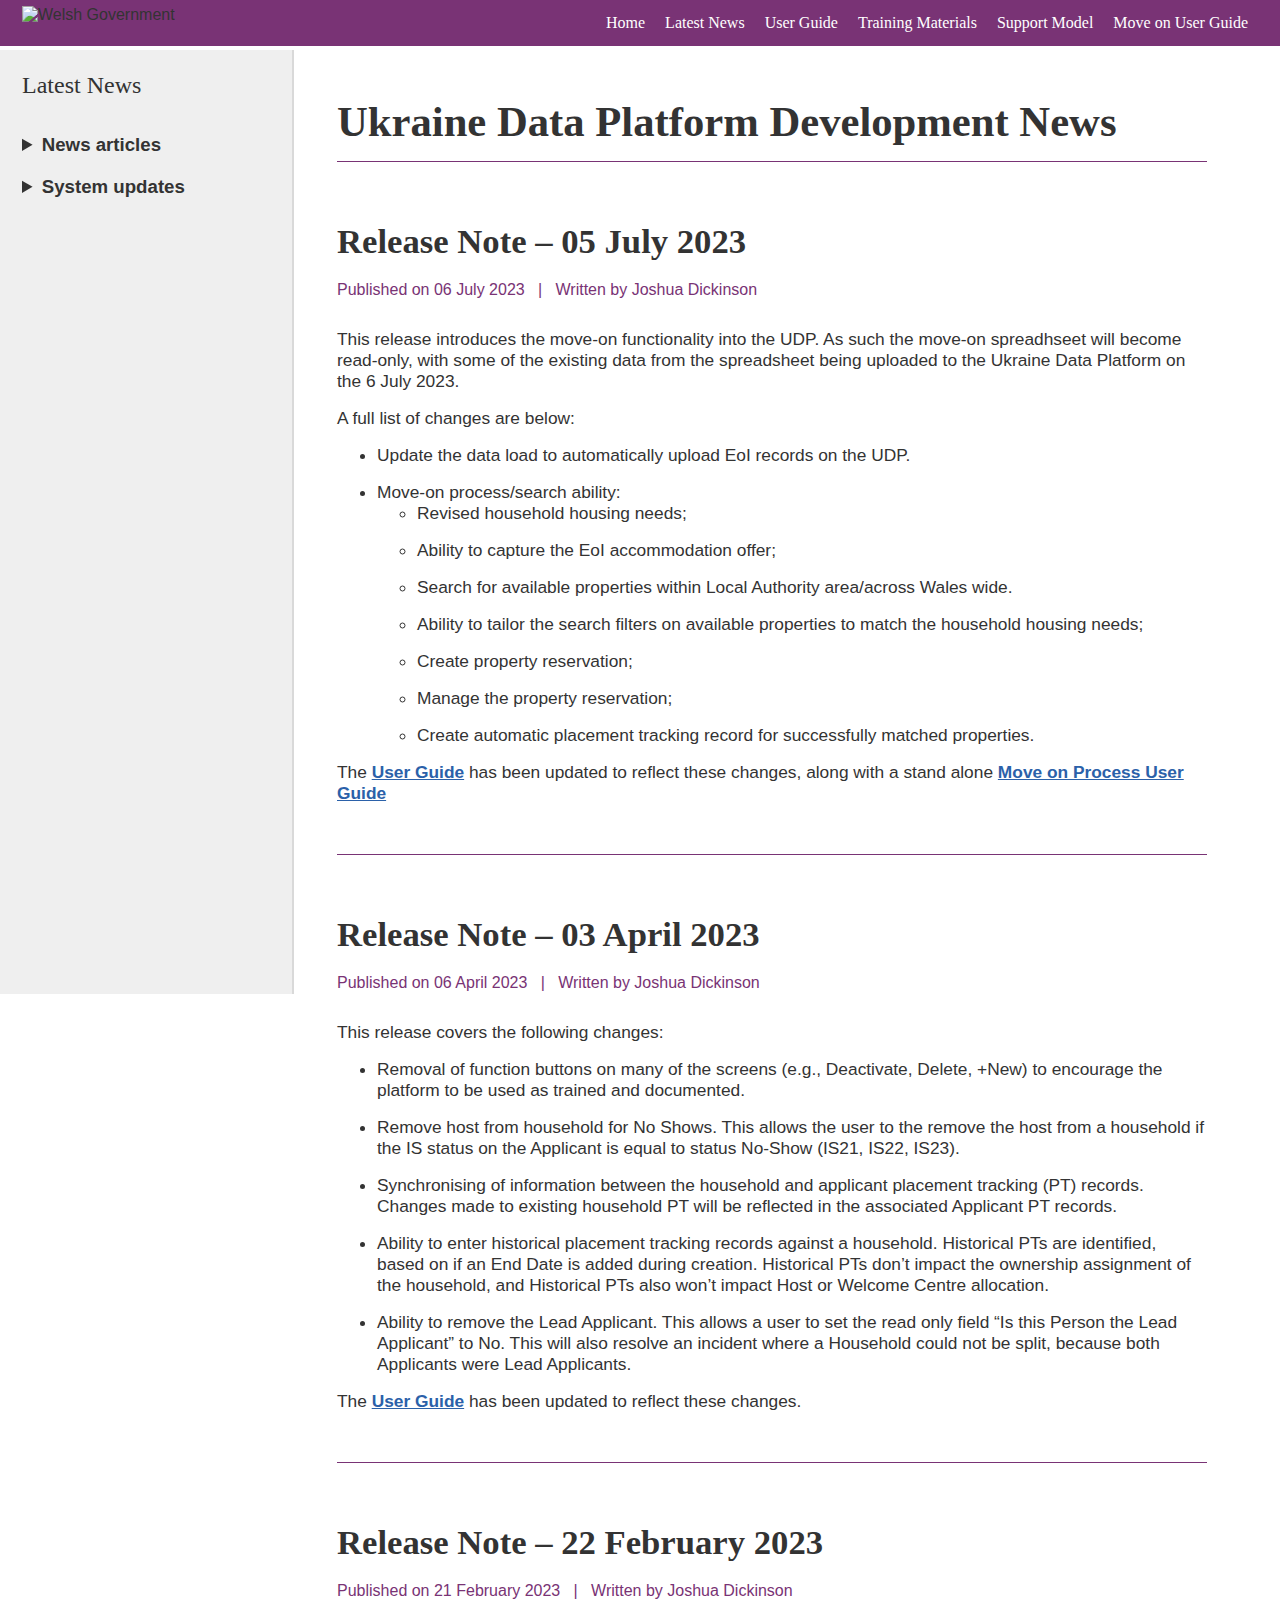
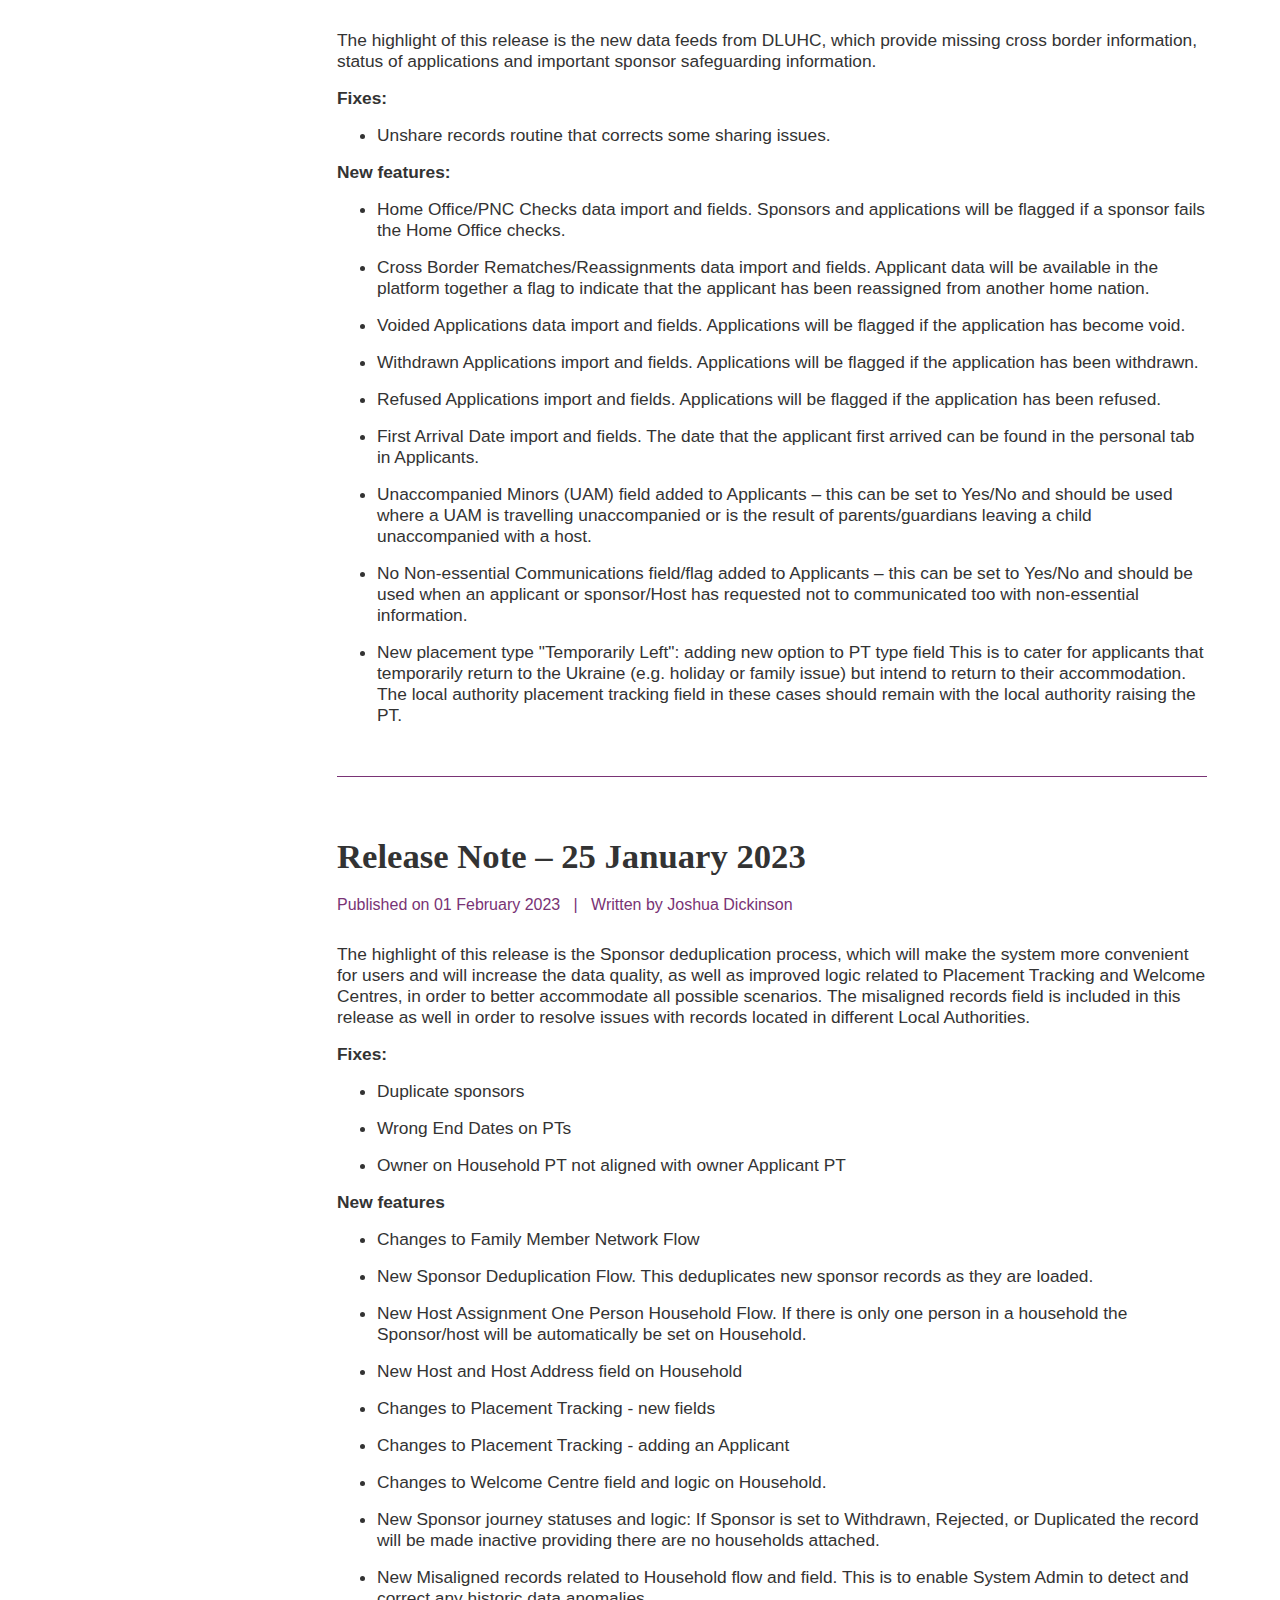
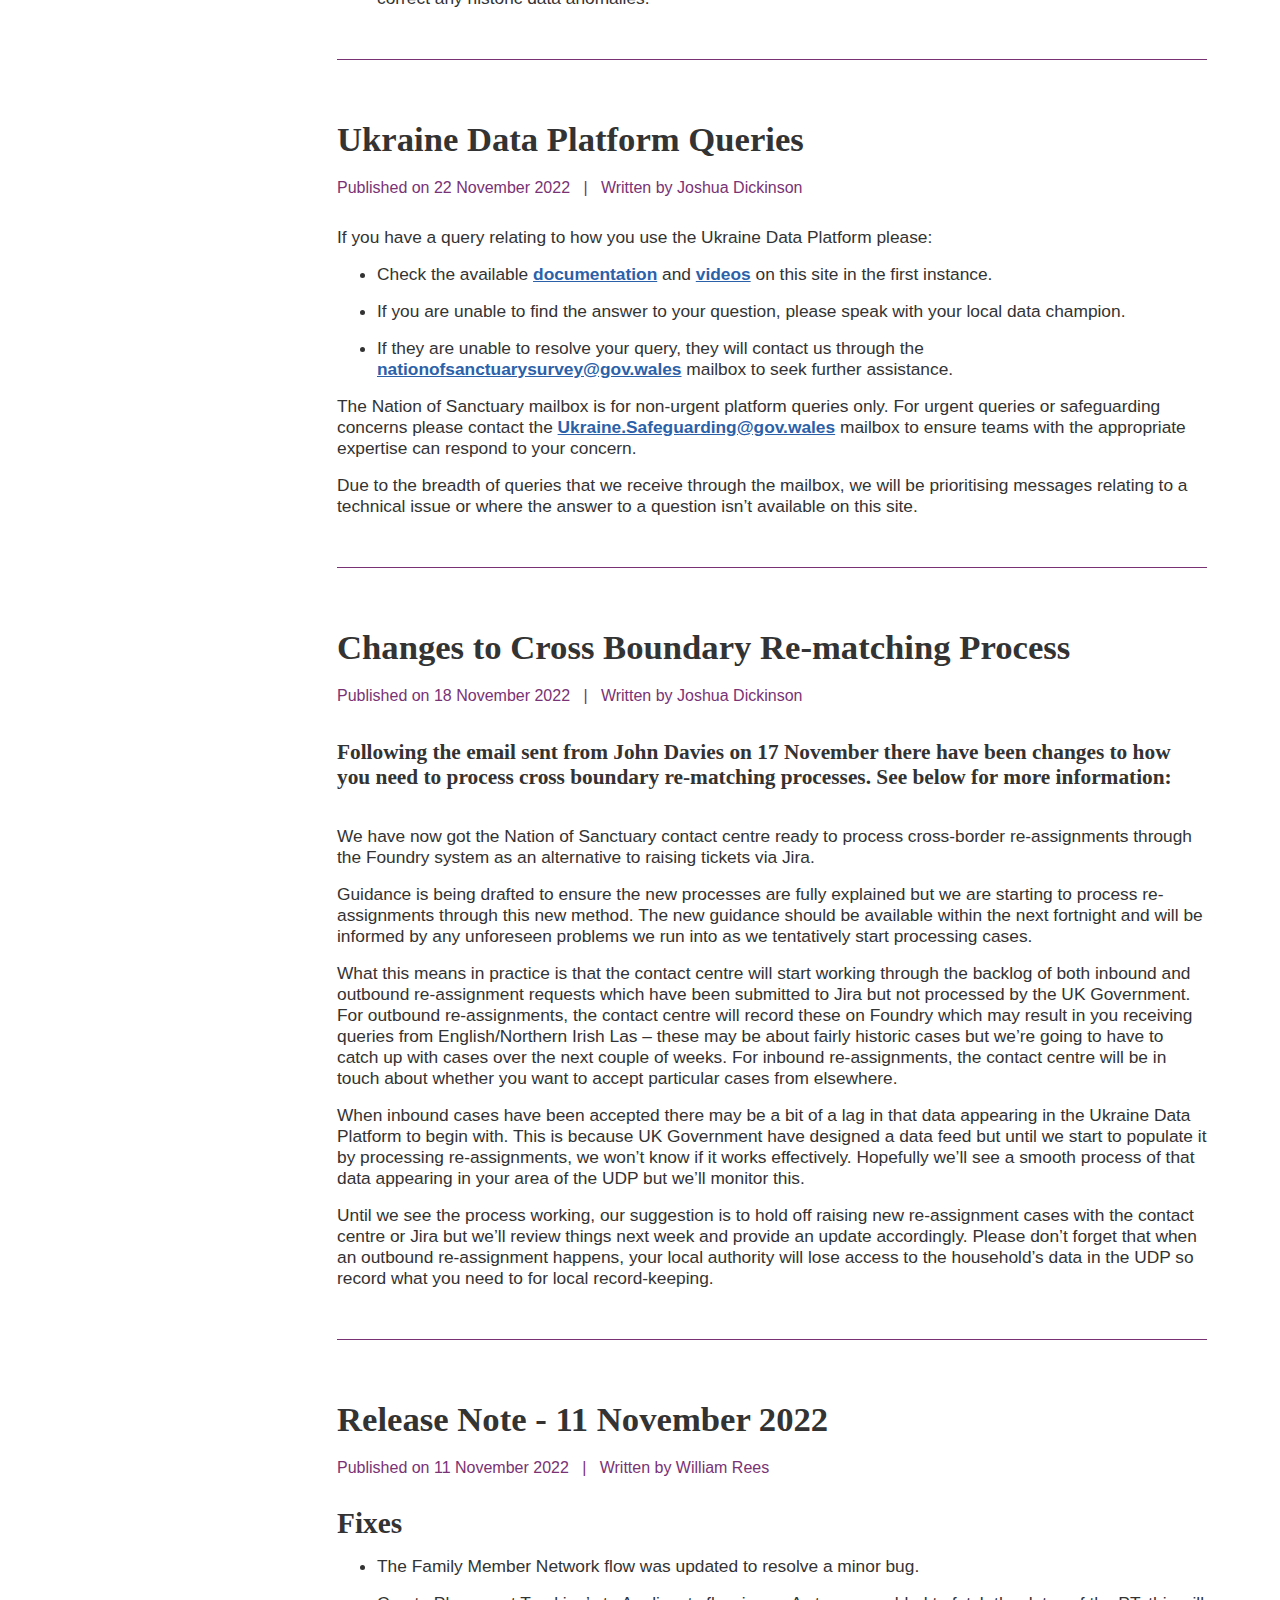
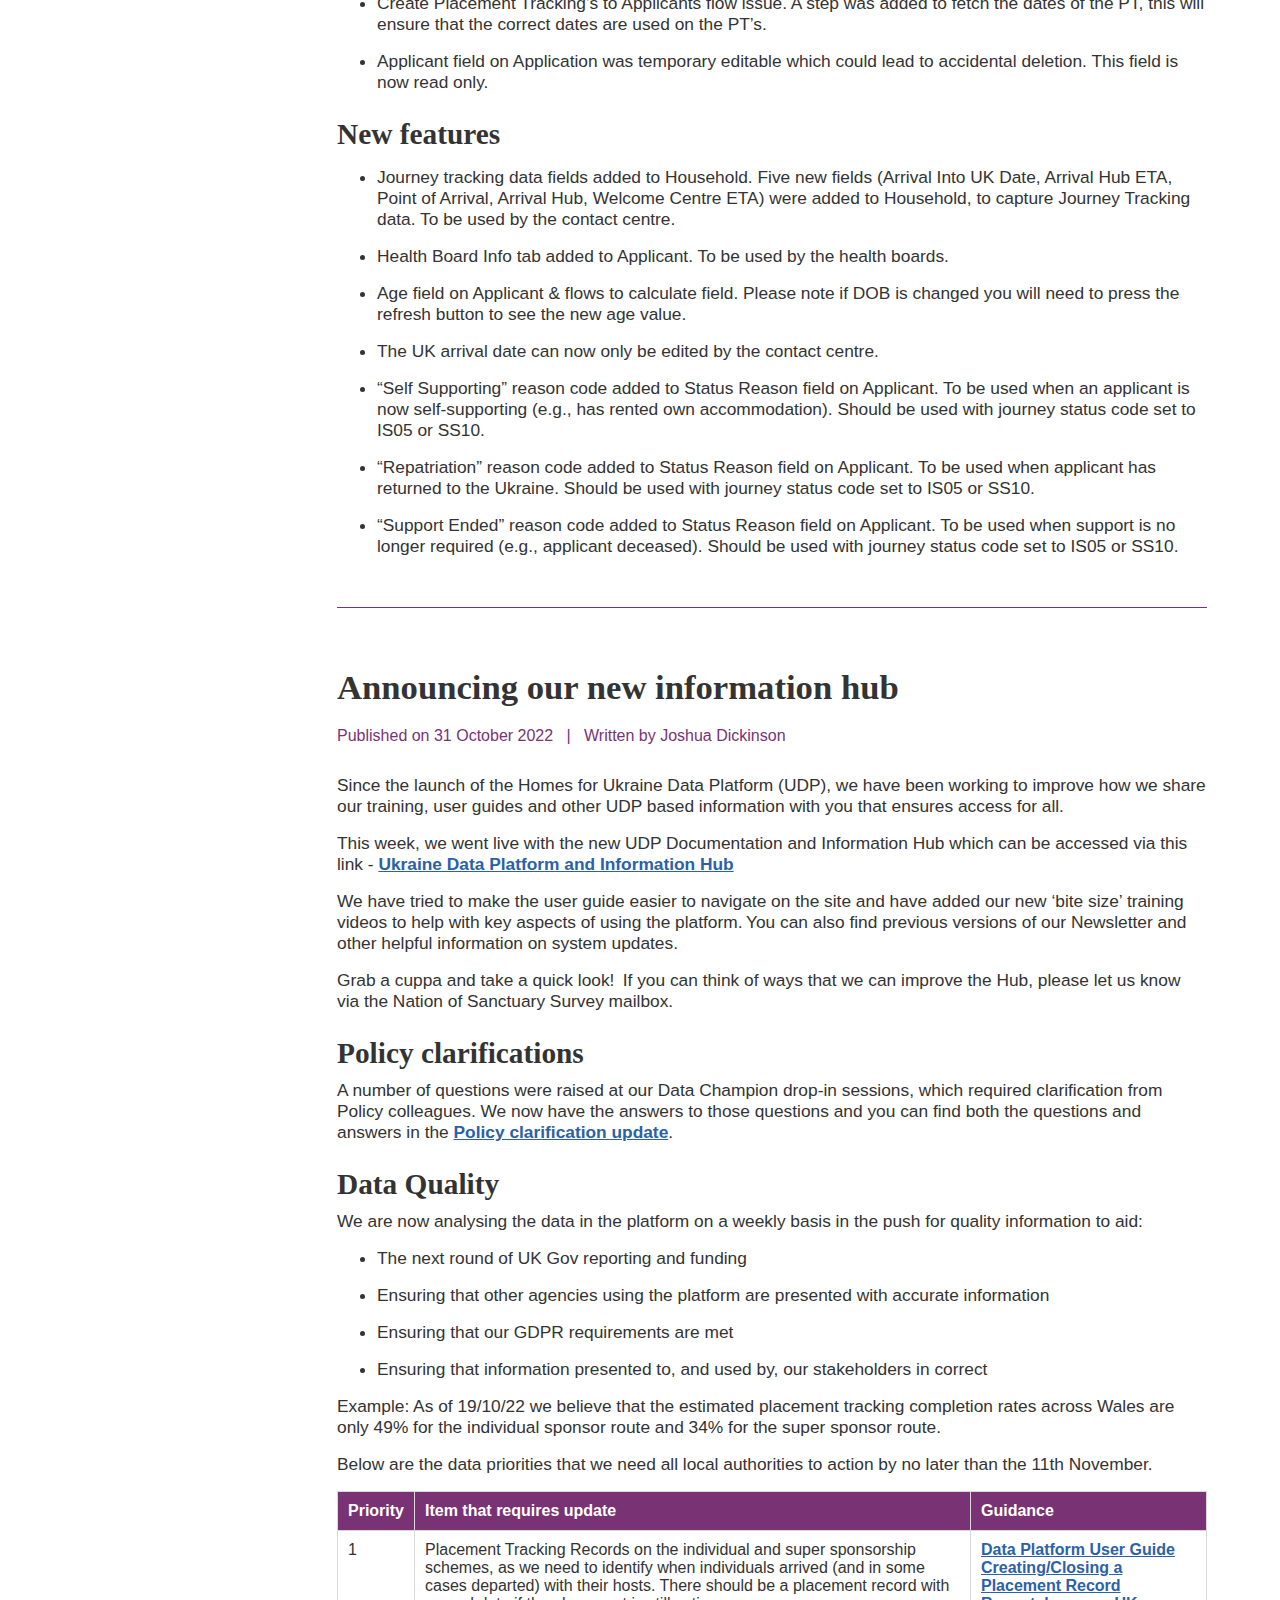
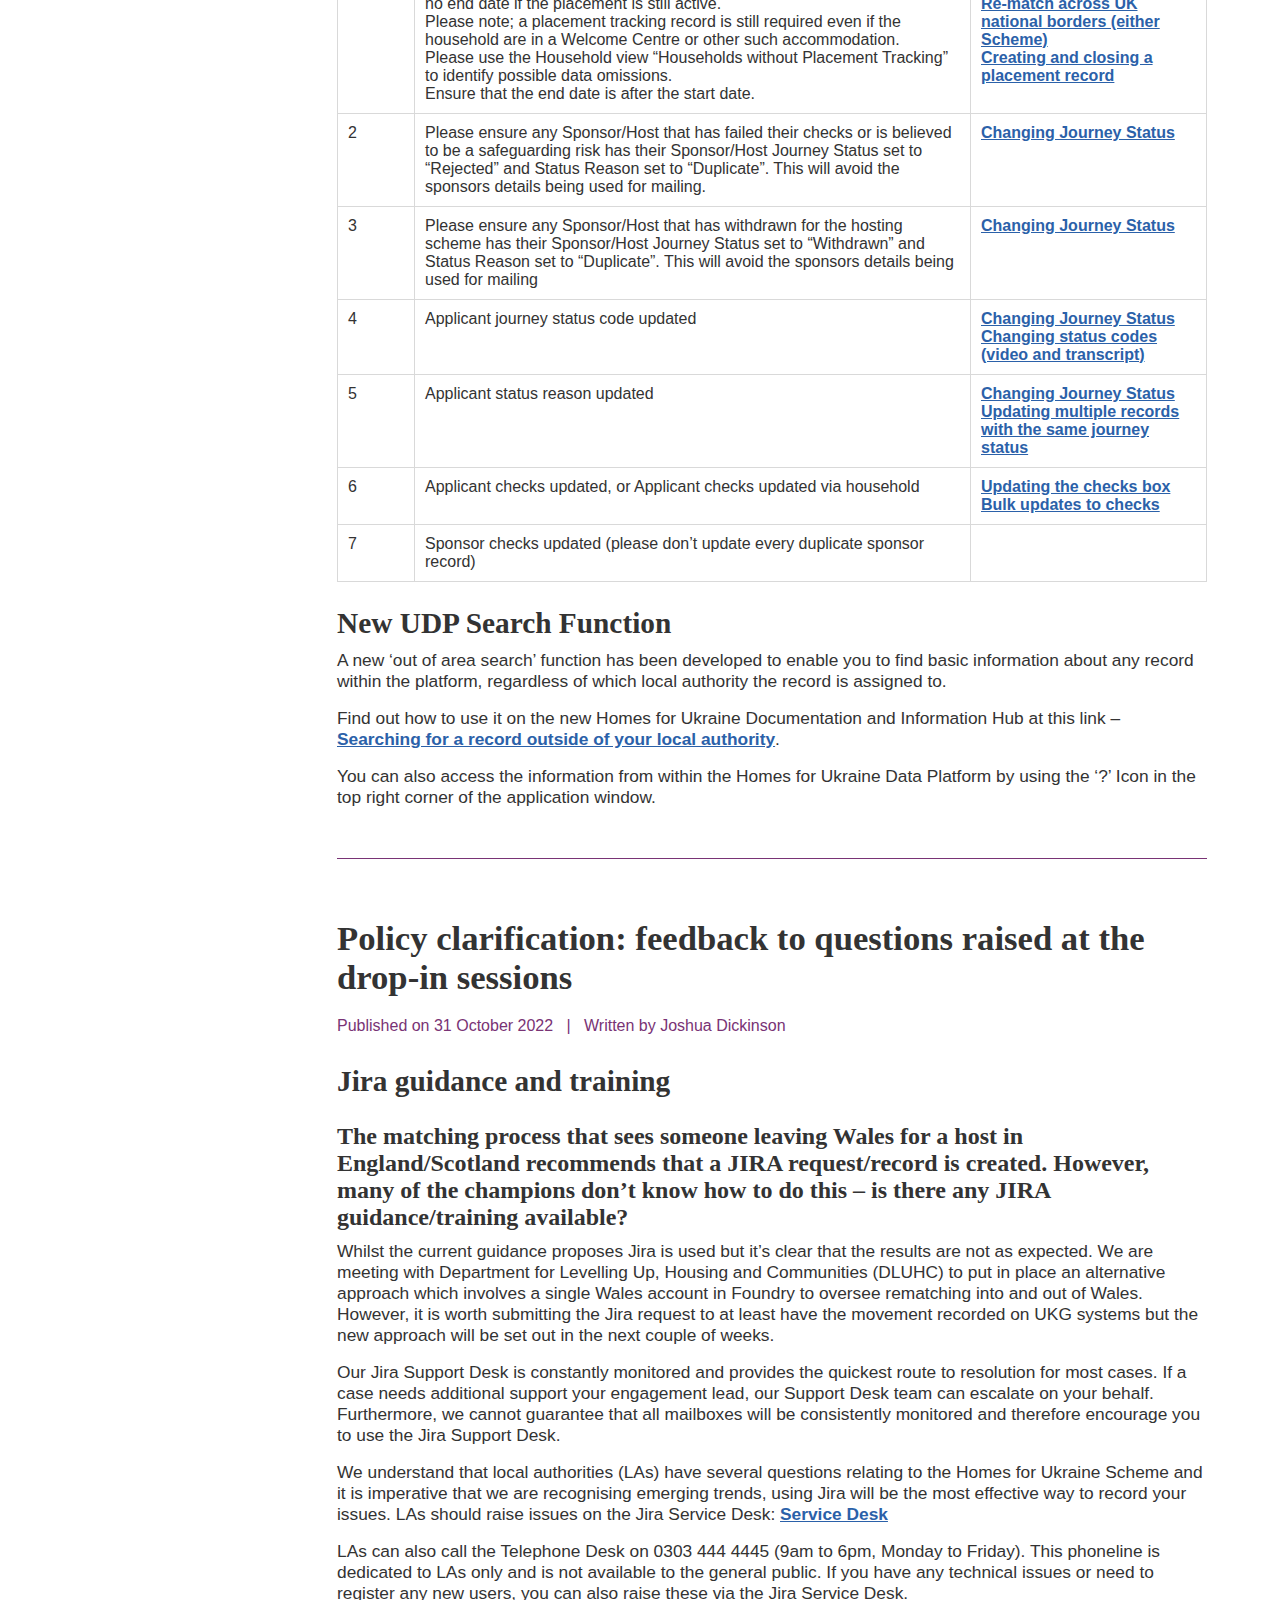
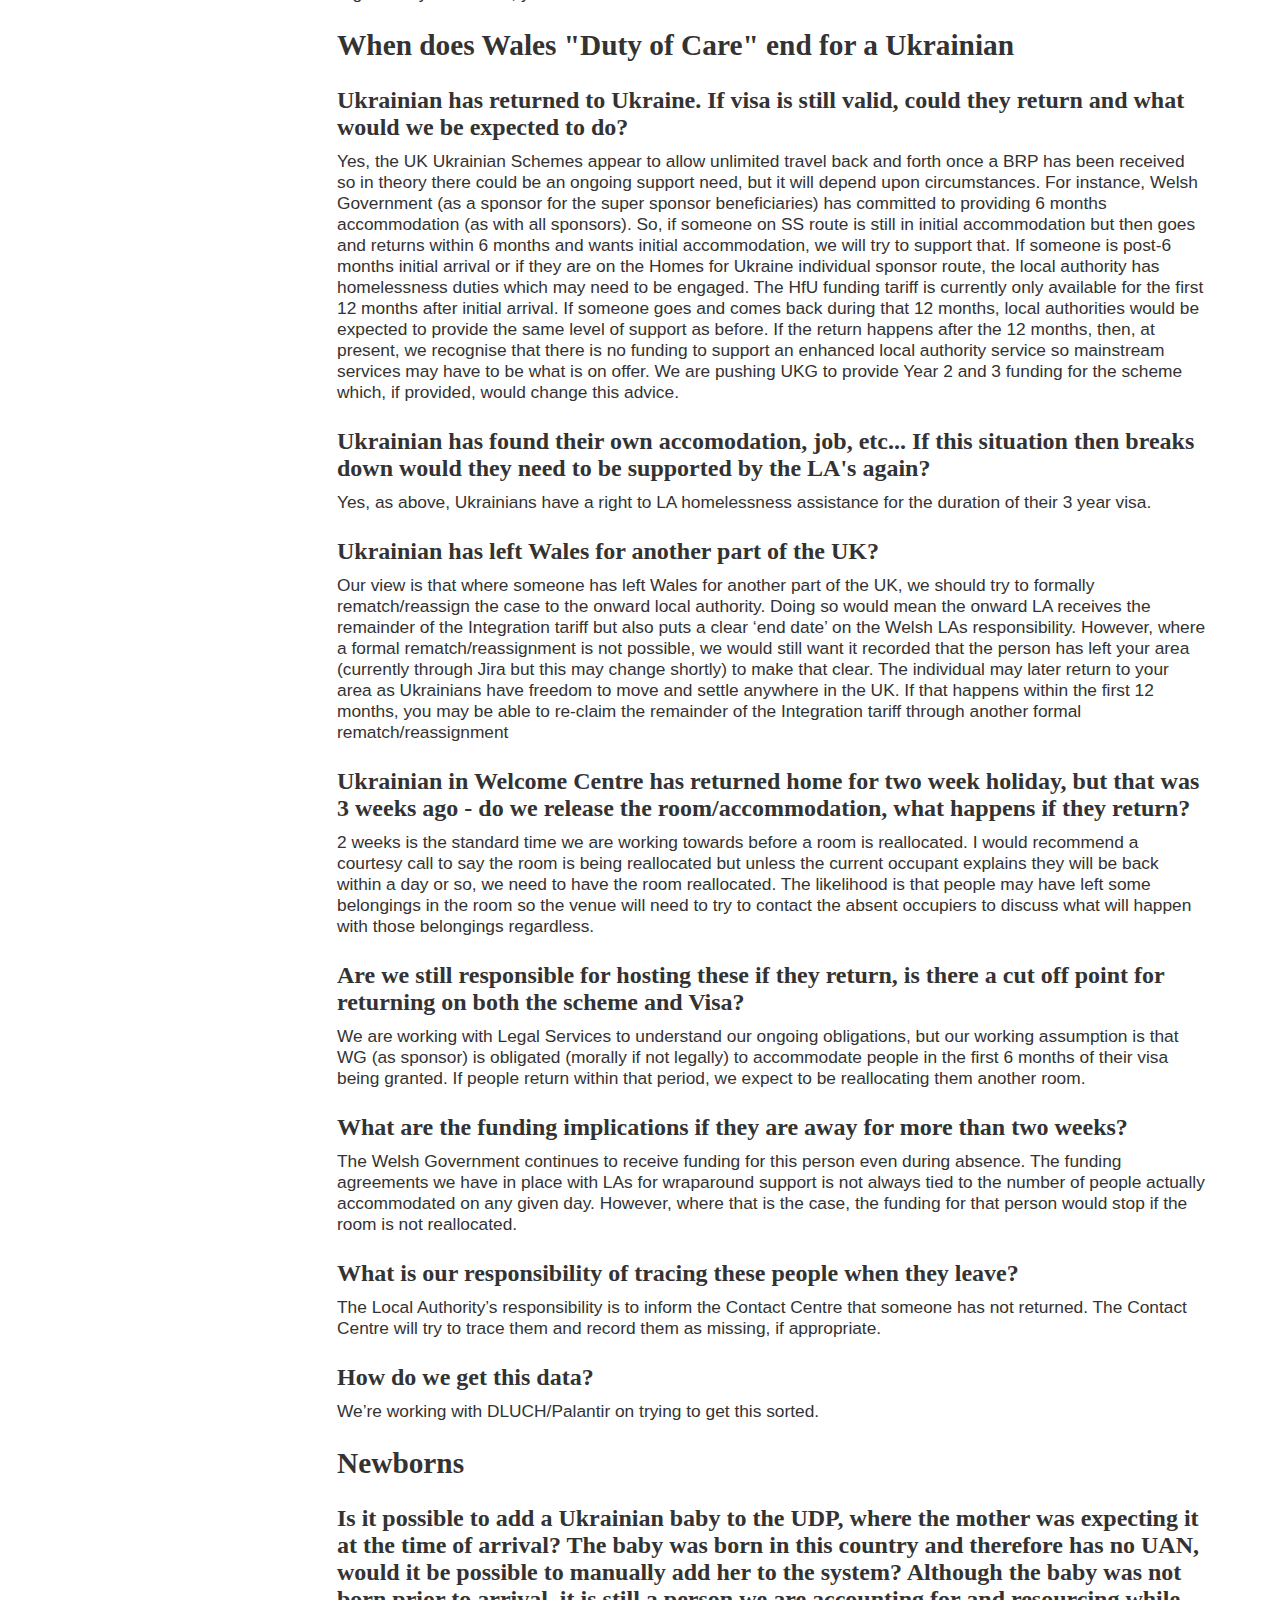
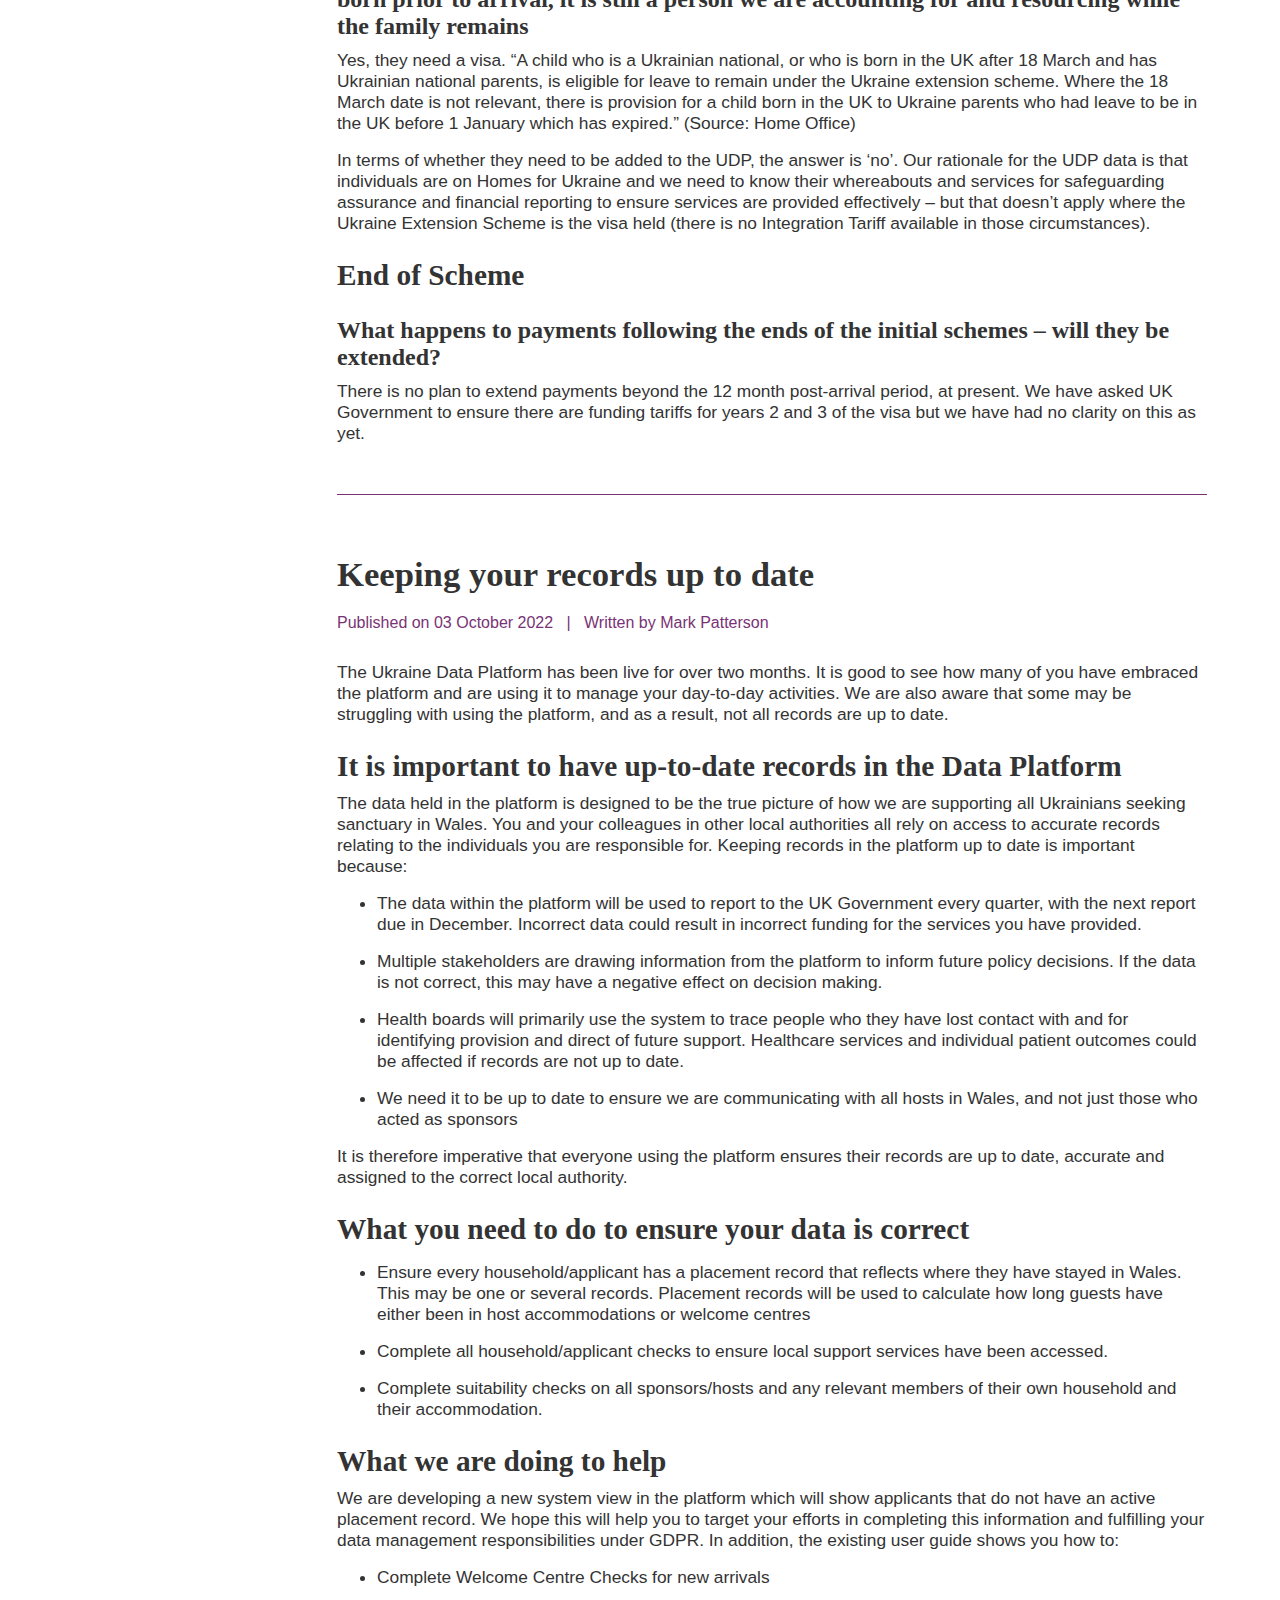
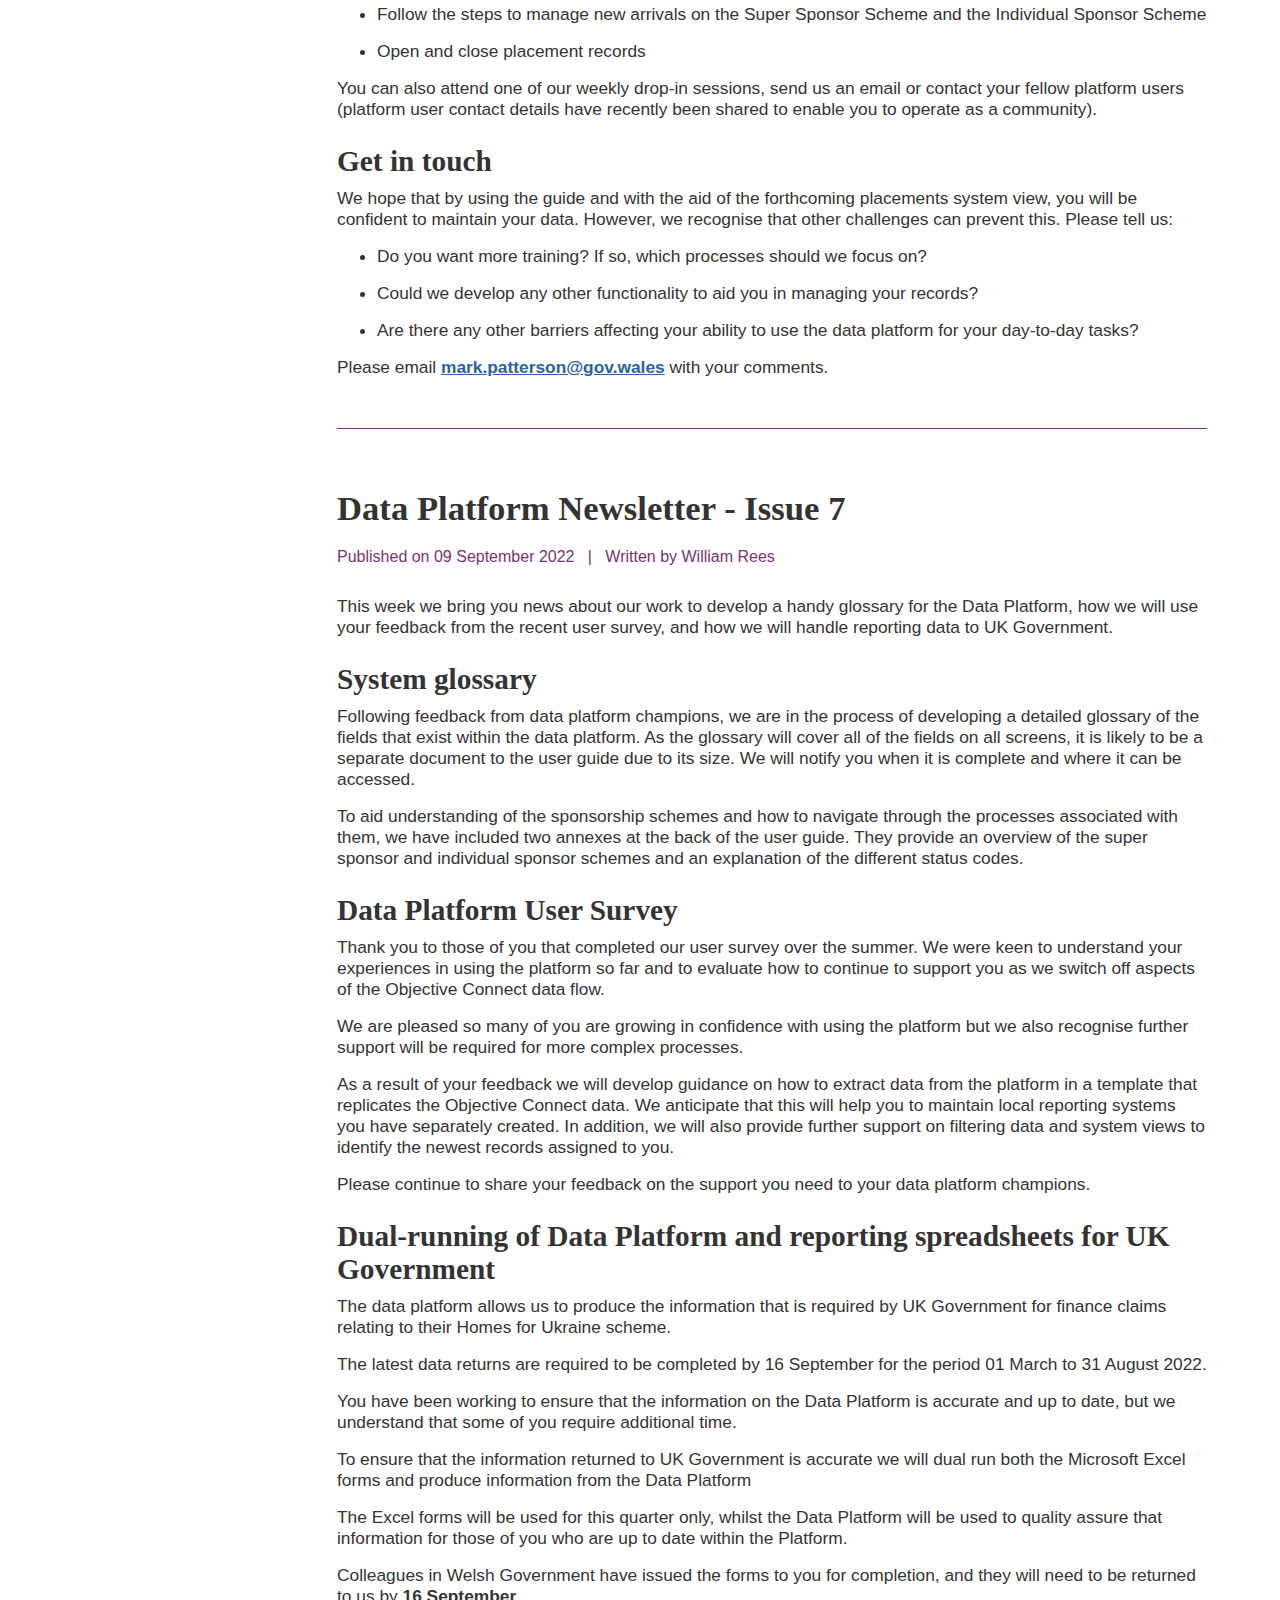
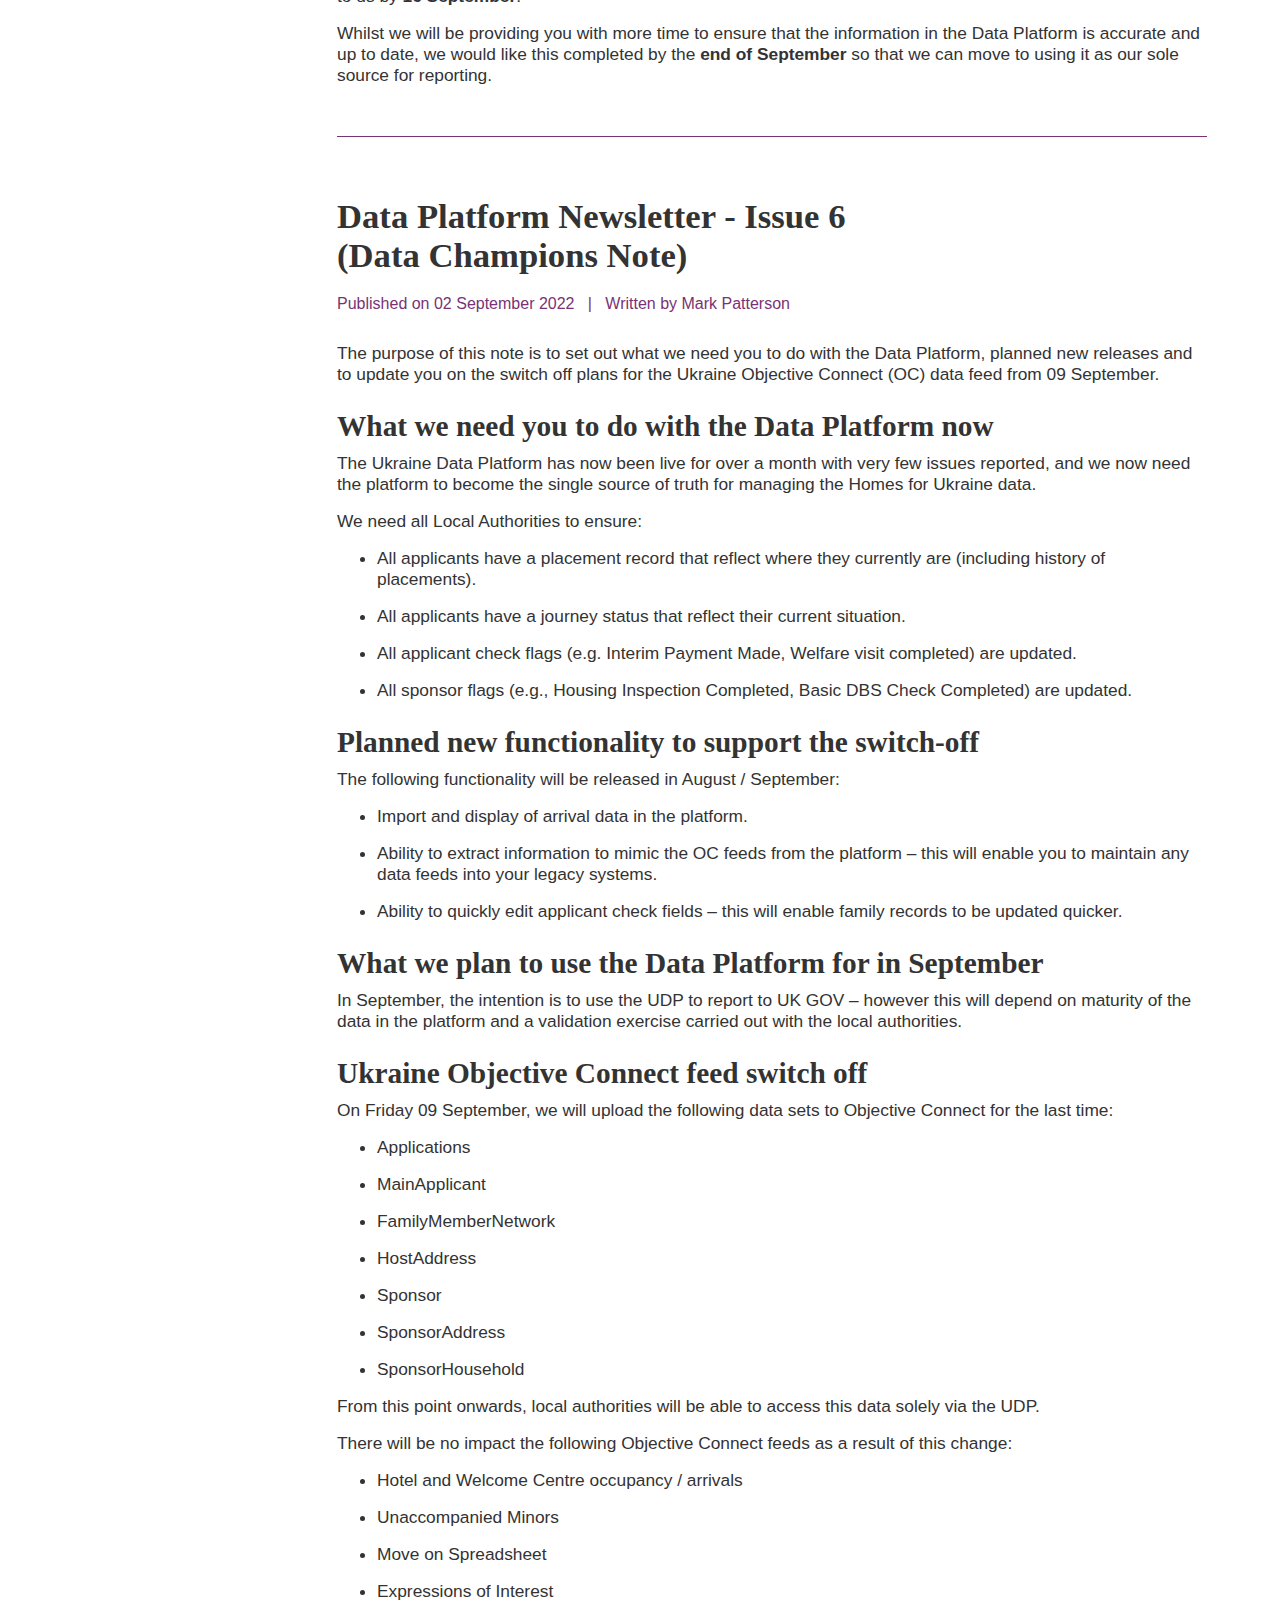
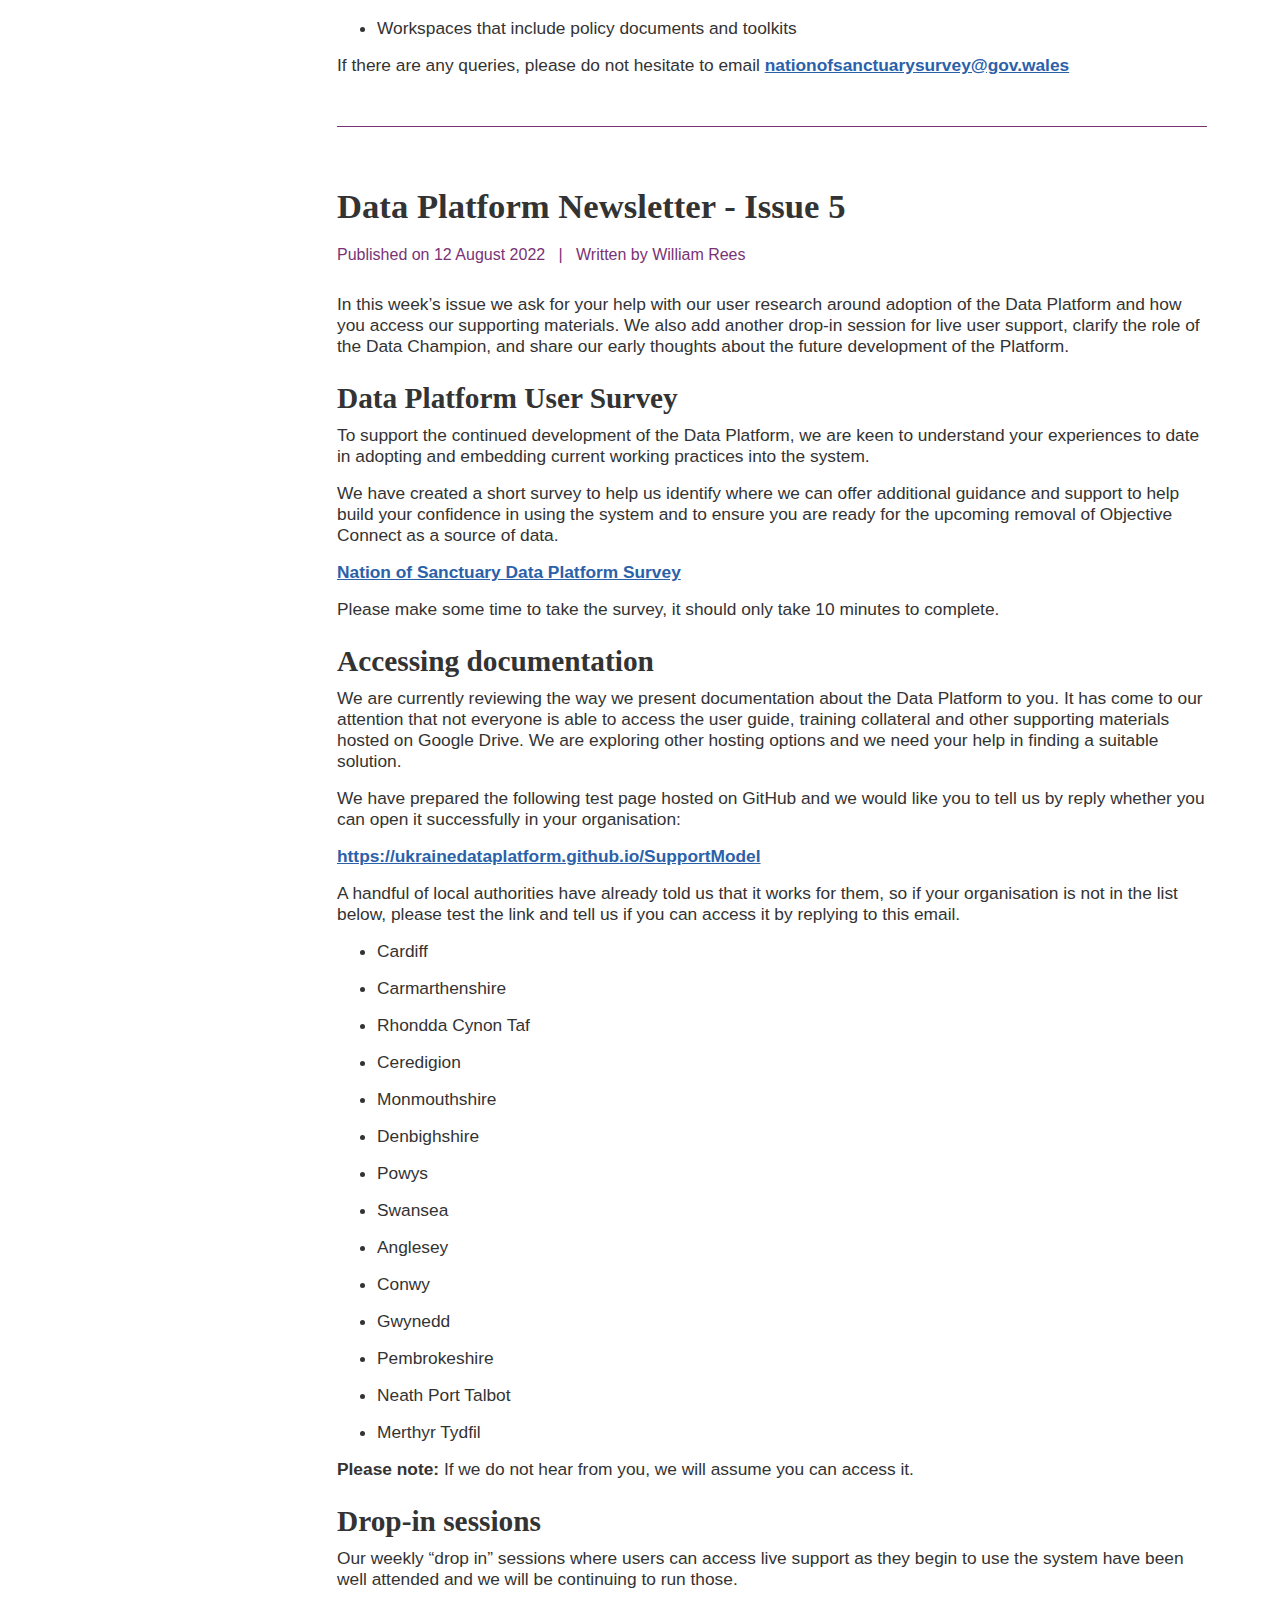
==== latest-news.html @ fa72416f "Add files via upload" ====
<!DOCTYPE html>
<html lang="en">
<head>
    <meta charset="UTF-8">
    <meta http-equiv="X-UA-Compatible" content="IE=edge">
    <meta name="viewport" content="width=device-width, initial-scale=1.0">
    <link rel="stylesheet" href="styles.css">
    <title>Ukraine Data Platform | Documentation | Latest News</title>
</head>
<body>
<a href="#top"></a>

<!-- PRIMARY NAVIGATION (NO NEED TO TOUCH THIS) -->

<header>
    <nav>
        <img class="wg-logo" src="assets/images/welsh-government-logo.png" alt="Welsh Government">
        <!-- <a href="#" class="language-selector">Cymraeg</a> -->
        <a href="index.html">Home</a>
        <a href="latest-news.html">Latest News</a>
        <a href="user-guide.html">User Guide</a>
        <a href="training-materials.html">Training Materials</a>
        <a href="support-model.html">Support Model</a>
        <a href="move-on.html">Move on User Guide</a>
    </nav>
</header>
<main>

    <!-- SIDE NAVIGATION -->

    <aside>
        <div>
            <a href="#top">Latest News</a>
        </div>
        <details>
            <summary class="chapter">News articles</summary>
            <ul>
                <li><a href="#udp-queries">Ukraine Data Platform Queries</a></li>
                <li><a href="#changes-cross-boundary">Changes to Cross Boundary Re-matching Process</a></li>
                <li><a href="#newsletter-9">Announcing our new information hub</a></li>
                <li><a href="#policy-clarification">Policy clarification: feedback to questions raised at the drop-in sessions</a></li>
                <li><a href="#newsletter-8">Keeping your records up to date</a></li>
                <li><a href="#newsletter-7">Issue 7 - 09 Sep 2022</a></li>
                <li><a href="#newsletter-6">Issue 6 - 02 Sep 2022</a></li>
                <li><a href="#newsletter-5">Issue 5 - 12 Aug 2022</a></li>
                <li><a href="#newsletter-4">Issue 4 - 29 Jul 2022</a></li>
                <li><a href="#newsletter-3">Issue 3 - 13 Jul 2022</a></li>
                <li><a href="#newsletter-2">Issue 2 - 28 Jun 2022</a></li>
                <li><a href="#newsletter-1">Issue 1 - 17 Jun 2022</a></li>
            </ul>
        </details>
        <details>
            <summary class="chapter">System updates</summary>
            <ul>
                <li><a href="#release-note-6">Release Note – 05 Jul 2023</a></li>
                <li><a href="#release-note-5">Release Note – 03 Apr 2023</a></li>
                <li><a href="#release-note-4">Release Note – 22 Feb 2023</a></li>
                <li><a href="#release-note-3">Release Note – 25 Jan 2023</a></li>
                <li><a href="#release-note-2">Release Note - 11 Nov 2022</a></li>
                <li><a href="#live-rollout">Live Rollout - 21 Jun 2022</a></li>
                <li><a href="#release-note-1">Release Note - 10 Aug 2022</a></li>
                <li><a href="#release-newsletter-1">Release Note - 14 Jul 2022</a></li>
            </ul>
        </details>
        <div class="aside-margin-block"></div>       
    </aside>

    <!-- MAIN PAGE CONTENT -->

    <div class="content">
        <h1>Ukraine Data Platform Development News</h1>

        <!-- INSERT NEW NEWS ARTICLES BELOW THIS COMMENT
            All article tags need a unique id and a class="y-target"
            All news articles need a <p> underneath the <h2> as follows:
            <p class="published-author">Published on [PUBLICATION DATE] &nbsp | &nbsp Written by [AUTHOR'S NAME]</p> -->
            <article id="release-note-6" class ="y-target">
                <h2>Release Note – 05 July 2023</h2>
                <p class="published-author">Published on 06 July 2023 &nbsp | &nbsp Written by Joshua Dickinson</p>
                <p>This release introduces the move-on functionality into the UDP. As such the move-on spreadhseet will become read-only, with some of the existing data from the spreadsheet being uploaded to the Ukraine Data Platform on the 6 July 2023.</p>
                <p>A full list of changes are below:</p>
                <ul>
                    <li>Update the data load to automatically upload EoI records on the UDP.</li>
                    <li>Move-on process/search ability: 
                        <ul>
                            <li>Revised household housing needs; </li>
                            <li>Ability to capture the EoI accommodation offer; </li>
                            <li>Search for available properties within Local Authority area/across Wales wide. </li>
                            <li>Ability to tailor the search filters on available properties to match the household housing needs; </li>
                            <li>Create property reservation; </li>
                            <li>Manage the property reservation; </li>
                            <li>Create automatic placement tracking record for successfully matched properties.</li>
                        </ul>
                    </li>
                </ul>     
                <p>The <a href="user-guide.html">User Guide</a> has been updated to reflect these changes, along with a stand alone <a href="move-on.html">Move on Process User Guide</a></p>
   
            </article>
            <div class="article-divider"></div>
            <article id="release-note-5" class ="y-target">
                <h2>Release Note – 03 April 2023</h2>
                <p class="published-author">Published on 06 April 2023 &nbsp | &nbsp Written by Joshua Dickinson</p>
                <p>This release covers the following changes:</p>
                <ul>
                    <li>Removal of function buttons on many of the screens (e.g., Deactivate, Delete, +New) to encourage the platform to be used as trained and documented.</li>
                    <li>Remove host from household for No Shows. This allows the user to the remove the host from a household if the IS status on the Applicant is equal to status No-Show (IS21, IS22, IS23).</li>
                    <li>Synchronising of information between the household and applicant placement tracking (PT) records. Changes made to existing household PT will be reflected in the associated Applicant PT records.</li>
                    <li>Ability to enter historical placement tracking records against a household. Historical PTs are identified, based on if an End Date is added during creation.  Historical PTs don’t impact the ownership assignment of the household, and Historical PTs also won’t impact Host or Welcome Centre allocation.</li>
                    <li>Ability to remove the Lead Applicant. This allows a user to set the read only field “Is this Person the Lead Applicant” to No. This will also resolve an incident where a Household could not be split, because both Applicants were Lead Applicants.</li>
                </ul>     
                <p>The <a href="user-guide.html">User Guide</a> has been updated to reflect these changes.</p>
   
            </article>
            <div class="article-divider"></div>
            <article id="release-note-4" class ="y-target">
                <h2>Release Note – 22 February 2023</h2>
                <p class="published-author">Published on 21 February 2023 &nbsp | &nbsp Written by Joshua Dickinson</p>
                <p>The highlight of this release is the new data feeds from DLUHC, which provide missing cross border information, status of applications and important sponsor safeguarding information.</p>
                <p><b>Fixes:</b></p>
                <ul>
                    <li>Unshare records routine that corrects some sharing issues.</li>
                    </ul>
                </p>
            <p><b>New features:</b></p>
            <ul>
                <li>Home Office/PNC Checks data import and fields. Sponsors and applications will be flagged if a sponsor fails the Home Office checks.</li>
                <li>Cross Border Rematches/Reassignments data import and fields. Applicant data will be available in the platform together a flag to indicate that the applicant has been reassigned from another home nation.</li>
                <li>Voided Applications data import and fields. Applications will be flagged if the application has become void.</li>
                <li>Withdrawn Applications import and fields. Applications will be flagged if the application has been withdrawn.</li>
                <li>Refused Applications import and fields. Applications will be flagged if the application has been refused.</li>
                <li>First Arrival Date import and fields. The date that the applicant first arrived can be found in the personal tab in Applicants.</li>
                <li>Unaccompanied Minors (UAM) field added to Applicants – this can be set to Yes/No and should be used where a UAM is travelling unaccompanied or is the result of parents/guardians leaving a child unaccompanied with a host.</li>
                <li>No Non-essential Communications field/flag added to Applicants – this can be set to Yes/No and should be used when an applicant or sponsor/Host has requested not to communicated too with non-essential information.</li>
                <li>New placement type "Temporarily Left": adding new option to PT type field This is to cater for applicants that temporarily return to the Ukraine (e.g. holiday or family issue) but intend to return to their accommodation. The local authority placement tracking field in these cases should remain with the local authority raising the PT.</li>
            </ul>
   
            </article>
            <div class="article-divider"></div>
            <article id="release-note-3" class ="y-target">
                <h2>Release Note – 25 January 2023</h2>
                <p class="published-author">Published on 01 February 2023 &nbsp | &nbsp Written by Joshua Dickinson</p>
                <p>The highlight of this release is the Sponsor deduplication process, which will make the system more convenient for users and will increase the data quality, as well as improved logic related to Placement Tracking and Welcome Centres, in order to better accommodate all possible scenarios. The misaligned records field is included in this release as well in order to resolve issues with records located in different Local Authorities.</p>
                <p><b>Fixes:</b></p>
                <ul>
                    <li>Duplicate sponsors</li>
                    <li>Wrong End Dates on PTs</li>
                    <li>Owner on Household PT not aligned with owner Applicant PT</li>
                    </ul>
                </p>
            <p><b>New features</b></p>
            <ul>
                <li>Changes to Family Member Network Flow</li>
                <li>New Sponsor Deduplication Flow. This deduplicates new sponsor records as they are loaded.</li>
                <li>New Host Assignment One Person Household Flow. If there is only one person in a household the Sponsor/host will be automatically be set on Household.</li>
                <li>New Host and Host Address field on Household</li>
                <li>Changes to Placement Tracking - new fields</li>
                <li>Changes to Placement Tracking - adding an Applicant</li>
                <li>Changes to Welcome Centre field and logic on Household.</li>
                <li>New Sponsor journey statuses and logic: If Sponsor is set to Withdrawn, Rejected, or Duplicated the record will be made inactive providing there are no households attached. </li>
                <li>New Misaligned records related to Household flow and field. This is to enable System Admin to detect and correct any historic data anomalies.</li>
            </ul>
   
            </article>
            <div class="article-divider"></div>
            <article id="udp-queries" class ="y-target">
                <h2>Ukraine Data Platform Queries</h2>
                <p class="published-author">Published on 22 November 2022 &nbsp | &nbsp Written by Joshua Dickinson</p>
                <p>If you have a query relating to how you use the Ukraine Data Platform please:
                <ul>
                    <li>Check the available <a href="user-guide.html">documentation</a> and <a href="training-materials.html">videos</a> on this site in the first instance. </li>
                    <li>If you are unable to find the answer to your question, please speak with your local data champion.</li>
                    <li>If they are unable to resolve your query, they will contact us through the <a href="mailto:nationofsanctuarysurvey@gov.wales">nationofsanctuarysurvey@gov.wales</a> mailbox to seek further assistance.</li>
                    </ul>
                </p>
            <p>The Nation of Sanctuary mailbox is for non-urgent platform queries only.  For urgent queries or safeguarding concerns please contact the <a href="mailto:Ukraine.Safeguarding@gov.wales">Ukraine.Safeguarding@gov.wales</a> mailbox to ensure teams with the appropriate expertise can respond to your concern.</p>
            <p>Due to the breadth of queries that we receive through the mailbox, we will be prioritising messages relating to a technical issue or where the answer to a question  isn’t available on this site.</p>        
            </article>
            <div class="article-divider"></div>

            <article id="changes-cross-boundary" class ="y-target">
            <h2>Changes to Cross Boundary Re-matching Process</h2>
            <p class="published-author">Published on 18 November 2022 &nbsp | &nbsp Written by Joshua Dickinson</p>
            <h5>Following the email sent from John Davies on 17 November there have been changes to how you need to process cross boundary re-matching processes. See below for more information:</h5>
            <p>We have now got the Nation of Sanctuary contact centre ready to process cross-border re-assignments through the Foundry system as an alternative to raising tickets via Jira.</p>
            <p>Guidance is being drafted to ensure the new processes are fully explained but we are starting to process re-assignments through this new method. The new guidance should be available within the next fortnight and will be informed by any unforeseen problems we run into as we tentatively start processing cases.</p>
            <p>What this means in practice is that the contact centre will start working through the backlog of both inbound and outbound re-assignment requests which have been submitted to Jira but not processed by the UK Government. For outbound re-assignments, the contact centre will record these on Foundry which may result in you receiving queries from English/Northern Irish Las – these may be about fairly historic cases but we’re going to have to catch up with cases over the next couple of weeks. For inbound re-assignments, the contact centre will be in touch about whether you want to accept particular cases from elsewhere.</p>
            <p>When inbound cases have been accepted there may be a bit of a lag in that data appearing in the Ukraine Data Platform to begin with. This is because UK Government have designed a data feed but until we start to populate it by processing re-assignments, we won’t know if it works effectively. Hopefully we’ll see a smooth process of that data appearing in your area of the UDP but we’ll monitor this.</p>
            <p>Until we see the process working, our suggestion is to hold off raising new re-assignment cases with the contact centre or Jira but we’ll review things next week and provide an update accordingly. Please don’t forget that when an outbound re-assignment happens, your local authority will lose access to the household’s data in the UDP so record what you need to for local record-keeping.</p>
                
        </article>
        <div class="article-divider"></div>
        <article id="release-note-2" class="y-target">
            <h2>Release Note - 11 November 2022</h2>
            <p class="published-author">Published on 11 November 2022 &nbsp | &nbsp Written by William Rees</p>
            <h3>Fixes</h3>
            <ul>
                <li>The Family Member Network flow was updated to resolve a minor bug.</li>
                <li>Create Placement Tracking’s to Applicants flow issue.  A step was added to fetch the dates of the PT, this will ensure that the correct dates are used on the PT’s.</li>
                <li>Applicant field on Application was temporary editable which could lead to accidental deletion. This field is now read only. </li>
            </ul>
            <h3>New features</h3>
            <ul>
                <li>Journey tracking data fields added to Household. Five new fields (Arrival Into UK Date, Arrival Hub ETA, Point of Arrival, Arrival Hub, Welcome Centre ETA) were added to Household, to capture Journey Tracking data. To be used by the contact centre.</li>
                <li>Health Board Info tab added to Applicant. To be used by the health boards.</li>
                <li>Age field on Applicant & flows to calculate field. Please note if DOB is changed you will need to press the refresh button to see the new age value.</li>
                <li>The UK arrival date can now only be edited by the contact centre.</li>
                <li>“Self Supporting” reason code added to Status Reason field on Applicant. To be used when an applicant is now self-supporting (e.g., has rented own accommodation). Should be used with journey status code set to IS05 or SS10.</li>
                <li>“Repatriation” reason code added to Status Reason field on Applicant. To be used when applicant has returned to the Ukraine. Should be used with journey status code set to IS05 or SS10.</li>
                <li>“Support Ended” reason code added to Status Reason field on Applicant. To be used when support is no longer required (e.g., applicant deceased). Should be used with journey status code set to IS05 or SS10.</li>
            </ul>
        </article>

        <div class="article-divider"></div>

        <article id="newsletter-9" class="y-target">
            <h2>Announcing our new information hub</h2>
            <p class="published-author">Published on 31 October 2022 &nbsp | &nbsp Written by Joshua Dickinson</p>   
            <p>Since the launch of the Homes for Ukraine Data Platform (UDP), we have been working to improve how we share our training, user guides and other UDP based information with you that ensures access for all.</p>
            <p>This week, we went live with the new UDP Documentation and Information Hub which can be accessed via this link - <a href="https://ukrainedataplatform.github.io/documentation/">Ukraine Data Platform and Information Hub</a></p>
            <p>We have tried to make the user guide easier to navigate on the site and have added our new ‘bite size’ training videos to help with key aspects of using the platform. You can also find previous versions of our Newsletter and other helpful information on system updates.</p>
            <p>Grab a cuppa and take a quick look!  If you can think of ways that we can improve the Hub, please let us know via the Nation of Sanctuary Survey mailbox.  </p>
            <h3>Policy clarifications</h3>
            <p>A number of questions were raised at our Data Champion drop-in sessions, which required clarification from Policy colleagues. We now have the answers to those questions and you can find both the questions and answers in the <a href="#policy-clarification">Policy clarification update</a>.</p>
            <h3>Data Quality</h3>
            <p>We are now analysing the data in the platform on a weekly basis in the push for quality information to aid:</p>
            <ul>
                <li>The next round of UK Gov reporting and funding</li>
                <li>Ensuring that other agencies using the platform are presented with accurate information</li>
                <li>Ensuring that our GDPR requirements are met</li>
                <li>Ensuring that information presented to, and used by, our stakeholders in correct </li>
            </ul>
            <p>Example: As of 19/10/22 we believe that the estimated placement tracking completion rates across Wales are only 49% for the individual sponsor route and 34% for the super sponsor route.</p>
            <p>Below are the data priorities that we need all local authorities to action by no later than the 11th November. </p>
            <table>
                <tr>
                    <th>Priority</th>
                    <th>Item that requires update </th>
                    <th>Guidance </th>
                </tr>
                <tr>
                    <td>1</td>
                    <td>Placement Tracking Records on the individual and super sponsorship schemes, as we need to identify when individuals arrived (and in some cases departed) with their hosts. There should be a placement record with no end date if the placement is still active.<br> 
                    Please note; a placement tracking record is still required even if the household are in a Welcome Centre or other such accommodation. <br>
                    Please use the Household view “Households without Placement Tracking” to identify possible data omissions. <br>
                    Ensure that the end date is after the start date.</td>
                    <td>
                        <a href="user-guide.html#creating-placement-record">Data Platform User Guide Creating/Closing a Placement Record
                        </a><br>
                        <a href="user-guide.html#rematch-across-national-borders">Re-match across UK national borders (either Scheme)</a><br>
                        <a href="training-materials.html#creating-and-closing-a-placement-record">Creating and closing a placement record</a>
                    </td>
                </tr>
                <tr>
                    <td>2</td>
                    <td>Please ensure any Sponsor/Host that has failed their checks or is believed to be a safeguarding risk has their Sponsor/Host Journey Status set to “Rejected” and Status Reason set to “Duplicate”. This will avoid the sponsors details being used for mailing.</td>
                    <td><a href="user-guide.html#changing-journey-status">Changing Journey Status</a></td>
                </tr>
                <tr>
                    <td>3</td>
                    <td>Please ensure any Sponsor/Host that has withdrawn for the hosting scheme has their Sponsor/Host Journey Status set to “Withdrawn” and Status Reason set to “Duplicate”. This will avoid the sponsors details being used for mailing</td>
                    <td><a href="user-guide.html#changing-journey-status">Changing Journey Status</a></td>
                </tr>
                <tr>
                    <td>4</td>
                    <td>Applicant journey status code updated</td>
                    <td>
                        <a href="user-guide.html#changing-journey-status">Changing Journey Status</a><br>
                        <a href="training-materials.html#changing-status-codes">Changing status codes (video and transcript)</a>
                    </td>
                </tr>
                <tr>
                    <td>5</td>
                    <td>Applicant status reason updated</td>
                    <td>
                        <a href="user-guide.html#changing-journey-status">Changing Journey Status</a><br>
                        <a href="user-guide.html#updating-multiple-records">Updating multiple records with the same journey status</a>
                    </td>
                </tr>
                <tr>
                    <td>6</td>
                    <td>Applicant checks updated, or Applicant checks updated via household</td>
                    <td>
                        <a href="user-guide.html#updating-checks-box">Updating the checks box</a><br>
                        <a href="user-guide.html#bulk-updates-checks">Bulk updates to checks </a>
                    </td>
                </tr>
                <tr>
                    <td>7</td>
                    <td>Sponsor checks updated (please don’t update every duplicate sponsor record) </td>
                    <td></td>
                </tr>
            </table>
            <h3>New UDP Search Function</h3>
            <p>A new ‘out of area search’ function has been developed to enable you to find basic information about any record within the platform, regardless of which local authority the record is assigned to.</p>
            <p>Find out how to use it on the new Homes for Ukraine Documentation and Information Hub at this link – <a href="user-guide.html#searching-record-outside">Searching for a record outside of your local authority</a>.</p>
            <p>You can also access the information from within the Homes for Ukraine Data Platform by using the ‘?’ Icon in the top right corner of the application window.</p>
        </article>

        <div class="article-divider"></div>

        <article id="policy-clarification" class="y-target">
            <h2>Policy clarification: feedback to questions raised at the drop-in sessions</h2>
            <p class="published-author">Published on 31 October 2022 &nbsp | &nbsp Written by Joshua Dickinson</p>
            <h3>Jira guidance and training</h3>
            <h4>The matching process that sees someone leaving Wales for a host in England/Scotland recommends that a JIRA request/record is created. However, many of the champions don’t know how to do this – is there any JIRA guidance/training available? </h4>
            <p>Whilst the current guidance proposes Jira is used but it’s clear that the results are not as expected. We are meeting with Department for Levelling Up, Housing and Communities (DLUHC) to put in place an alternative approach which involves a single Wales account in Foundry to oversee rematching into and out of Wales. However, it is worth submitting the Jira request to at least have the movement recorded on UKG systems but the new approach will be set out in the next couple of weeks.</p>
            <p>Our Jira Support Desk is constantly monitored and provides the quickest route to resolution for most cases. If a case needs additional support your engagement lead, our Support Desk team can escalate on your behalf. Furthermore, we cannot guarantee that all mailboxes will be consistently monitored and therefore encourage you to use the Jira Support Desk.</p>
            <p>We understand that local authorities (LAs) have several questions relating to the Homes for Ukraine Scheme and it is imperative that we are recognising emerging trends, using Jira will be the most effective way to record your issues. LAs should raise issues on the Jira Service Desk: <a href="https://digital.dclg.gov.uk/jira/servicedesk/customer/portal/11/user/login?destination=portal%2F11">Service Desk</a> </p>
            <p>LAs can also call the Telephone Desk on 0303 444 4445 (9am to 6pm, Monday to Friday). This phoneline is dedicated to LAs only and is not available to the general public. If you have any technical issues or need to register any new users, you can also raise these via the Jira Service Desk.</p>
            <h3>When does Wales "Duty of Care" end for a Ukrainian</h3>
            <h4>Ukrainian has returned to Ukraine. If visa is still valid, could they return and what would we be expected to do?</h4>
            <p>Yes, the UK Ukrainian Schemes appear to allow unlimited travel back and forth once a BRP has been received so in theory there could be an ongoing support need, but it will depend upon circumstances. For instance, Welsh Government (as a sponsor for the super sponsor beneficiaries) has committed to providing 6 months accommodation (as with all sponsors). So, if someone on SS route is still in initial accommodation but then goes and returns within 6 months and wants initial accommodation, we will try to support that. If someone is post-6 months initial arrival or if they are on the Homes for Ukraine individual sponsor route, the local authority has homelessness duties which may need to be engaged. The HfU funding tariff is currently only available for the first 12 months after initial arrival. If someone goes and comes back during that 12 months, local authorities would be expected to provide the same level of support as before. If the return happens after the 12 months, then, at present, we recognise that there is no funding to support an enhanced local authority service so mainstream services may have to be what is on offer. We are pushing UKG to provide Year 2 and 3 funding for the scheme which, if provided, would change this advice.</p>
            <h4>Ukrainian has found their own accomodation, job, etc... If this situation then breaks down would they need to be supported by the LA's again?</h4>
            <p>Yes, as above, Ukrainians have a right to LA homelessness assistance for the duration of their 3 year visa.</p>
            <h4>Ukrainian has left Wales for another part of the UK? </h4>
            <p>Our view is that where someone has left Wales for another part of the UK, we should try to formally rematch/reassign the case to the onward local authority. Doing so would mean the onward LA receives the remainder of the Integration tariff but also puts a clear ‘end date’ on the Welsh LAs responsibility. However, where a formal rematch/reassignment is not possible, we would still want it recorded that the person has left your area (currently through Jira but this may change shortly) to make that clear. The individual may later return to your area as Ukrainians have freedom to move and settle anywhere in the UK. If that happens within the first 12 months, you may be able to re-claim the remainder of the Integration tariff through another formal rematch/reassignment </p>
            <h4>Ukrainian in Welcome Centre has returned home for two week holiday, but that was 3 weeks ago - do we release the room/accommodation, what happens if they return? </h4>
            <p>2 weeks is the standard time we are working towards before a room is reallocated. I would recommend a courtesy call to say the room is being reallocated but unless the current occupant explains they will be back within a day or so, we need to have the room reallocated. The likelihood is that people may have left some belongings in the room so the venue will need to try to contact the absent occupiers to discuss what will happen with those belongings regardless. </p>
            <h4>Are we still responsible for hosting these if they return, is there a cut off point for returning on both the scheme and Visa?</h4>
            <p>We are working with Legal Services to understand our ongoing obligations, but our working assumption is that WG (as sponsor) is obligated (morally if not legally) to accommodate people in the first 6 months of their visa being granted. If people return within that period, we expect to be reallocating them another room.  </p>
            <h4>What are the funding implications if they are away for more than two weeks? </h4>
            <p>The Welsh Government continues to receive funding for this person even during absence. The funding agreements we have in place with LAs for wraparound support is not always tied to the number of people actually accommodated on any given day. However, where that is the case, the funding for that person would stop if the room is not reallocated. </p>
            <h4>What is our responsibility of tracing these people when they leave?</h4>
            <p>The Local Authority’s responsibility is to inform the Contact Centre that someone has not returned. The Contact Centre will try to trace them and record them as missing, if appropriate. </p>
            <h4>How do we get this data? </h4>
            <p>We’re working with DLUCH/Palantir on trying to get this sorted.  </p>
            <h3>Newborns</h3>
            <h4>Is it possible to add a Ukrainian baby to the UDP, where the mother was expecting it at the time of arrival?  The baby was born in this country and therefore has no UAN, would it be possible to manually add her to the system? Although the baby was not born prior to arrival, it is still a person we are accounting for and resourcing while the family remains </h4>
            <p>Yes, they need a visa. “A child who is a Ukrainian national, or who is born in the UK after 18 March and has Ukrainian national parents, is eligible for leave to remain under the Ukraine extension scheme. Where the 18 March date is not relevant, there is provision for a child born in the UK to Ukraine parents who had leave to be in the UK before 1 January which has expired.” (Source: Home Office) </p>
            <p>In terms of whether they need to be added to the UDP, the answer is ‘no’. Our rationale for the UDP data is that individuals are on Homes for Ukraine and we need to know their whereabouts and services for safeguarding assurance and financial reporting to ensure services are provided effectively – but that doesn’t apply where the Ukraine Extension Scheme is the visa held (there is no Integration Tariff available in those circumstances).   </p>
            <h3>End of Scheme </h3>
            <h4>What happens to payments following the ends of the initial schemes – will they be extended?</h4>
            <p>There is no plan to extend payments beyond the 12 month post-arrival period, at present. We have asked UK Government to ensure there are funding tariffs for years 2 and 3 of the visa but we have had no clarity on this as yet. </p>

        </article>
        <div class="article-divider"></div>
        <article id="newsletter-8" class="y-target">
            <h2>Keeping your records up to date</h2>
            <p class="published-author">Published on 03 October 2022 &nbsp | &nbsp Written by Mark Patterson</p>
            <p>The Ukraine Data Platform has been live for over two months. It is good to see how many of you have embraced the platform and are using it to manage your day-to-day activities. We are also aware that some may be struggling with using the platform, and as a result, not all records are up to date.</p>
            <h3>It is important to have up-to-date records in the Data Platform</h3>
            <p>The data held in the platform is designed to be the true picture of how we are supporting all Ukrainians seeking sanctuary in Wales. You and your colleagues in other local authorities all rely on access to accurate records relating to the individuals you are responsible for. Keeping records in the platform up to date is important because:</p>
            <ul>
                <li>The data within the platform will be used to report to the UK Government every quarter, with the next report due in December. Incorrect data could result in incorrect funding for the services you have provided.</li>
                <li>Multiple stakeholders are drawing information from the platform to inform future policy decisions. If the data is not correct, this may have a negative effect on decision making. </li>
                <li>Health boards will primarily use the system to trace people who they have lost contact with and for identifying provision and direct of future support. Healthcare services and individual patient outcomes could be affected if records are not up to date.</li>
                <li>We need it to be up to date to ensure we are communicating with all hosts in Wales, and not just those who acted as sponsors</li>
            </ul>
            <p>It is therefore imperative that everyone using the platform ensures their records are up to date, accurate and assigned to the correct local authority. </p>
            <h3>What you need to do to ensure your data is correct</h3>
            <ul>
                <li>Ensure every household/applicant has a placement record that reflects where they have stayed in Wales. This may be one or several records. Placement records will be used to calculate how long guests have either been in host accommodations or welcome centres</li>
                <li>Complete all household/applicant checks to ensure local support services have been accessed. </li>
                <li>Complete suitability checks on all sponsors/hosts and any relevant members of their own household and their accommodation. </li>
            </ul>
            <h3>What we are doing to help</h3>
            <p>We are developing a new system view in the platform which will show applicants that do not have an active placement record. We hope this will help you to target your efforts in completing this information and fulfilling your data management responsibilities under GDPR. In addition, the existing user guide shows you how to:</p>
            <ul>
                <li>Complete Welcome Centre Checks  for new arrivals</li>
                <li>Follow the steps to manage new arrivals on the Super Sponsor Scheme and the Individual Sponsor Scheme</li>
                <li>Open and close placement records</li>
            </ul>
            <p>You can also attend one of our weekly drop-in sessions, send us an email or contact your fellow platform users (platform user contact details have recently been shared to enable you to operate as a community).</p>
            <h3>Get in touch</h3>
            <p>We hope that by using the guide and with the aid of the forthcoming placements system view, you will be confident to maintain your data. However, we recognise that other challenges can prevent this. Please tell us:</p>
            <ul>
                <li>Do you want more training? If so, which processes should we focus on?</li>
                <li>Could we develop any other functionality to aid you in managing your records?</li>
                <li>Are there any other barriers affecting your ability to use the data platform for your day-to-day tasks?</li>
            </ul>
            <p>Please email <a href="mailto:mark.patterson@gov.wales">mark.patterson@gov.wales</a> with your comments.</p>
        </article>

        <div class="article-divider"></div>

        <article id="newsletter-7" class="y-target">
            <h2>Data Platform Newsletter - Issue 7</h2>
            <p class="published-author">Published on 09 September 2022 &nbsp | &nbsp Written by William Rees</p>
            <p>This week we bring you news about our work to develop a handy glossary for the Data Platform, how we will use your feedback from the recent user survey, and how we will handle reporting data to UK Government.</p>
            <h3>System glossary</h3>
            <p>Following feedback from data platform champions, we are in the process of developing a detailed glossary of the fields that exist within the data platform. As the glossary will cover all of the fields on all screens, it is likely to be a separate document to the user guide due to its size. We will notify you when it is complete and where it can be accessed.</p>
            <p>To aid understanding of the sponsorship schemes and how to navigate through the processes associated with them, we have included two annexes at the back of the user guide. They provide an overview of the super sponsor and individual sponsor schemes and an explanation of the different status codes.</p>
            <h3>Data Platform User Survey</h3>
            <p>Thank you to those of you that completed our user survey over the summer. We were keen to understand your experiences in using the platform so far and to evaluate how to continue to support you as we switch off aspects of the Objective Connect data flow.</p>
            <p>We are pleased so many of you are growing in confidence with using the platform but we also recognise further support will be required for more complex processes.</p>
            <p>As a result of your feedback we will develop guidance on how to extract data from the platform in a template that replicates the Objective Connect data. We anticipate that this will help you to maintain local reporting systems you have separately created. In addition, we will also provide further support on filtering data and system views to identify the newest records assigned to you.</p>
            <p>Please continue to share your feedback on the support you need to your data platform champions.</p>
            <h3>Dual-running of Data Platform and reporting spreadsheets for UK Government</h3>
            <p>The data platform allows us to produce the information that is required by UK Government for finance claims relating to their Homes for Ukraine scheme.</p>
            <p>The latest data returns are required to be completed by 16 September for the period 01 March to 31 August 2022.</p>
            <p>You have been working to ensure that the information on the Data Platform is accurate and up to date, but we understand that some of you require additional time.</p>
            <p>To ensure that the information returned to UK Government is accurate we will dual run both the Microsoft Excel forms and produce information from the Data Platform</p>
            <p>The Excel forms will be used for this quarter only, whilst the Data Platform will be used to quality assure that information for those of you who are up to date within the Platform.</p>
            <p>Colleagues in Welsh Government have issued the forms to you for completion, and they will need to be returned to us by <b>16 September</b>.</p>
            <p>Whilst we will be providing you with more time to ensure that the information in the Data Platform is accurate and up to date, we would like this completed by the <b>end of September</b> so that we can move to using it as our sole source for reporting.</p>
        </article>

        <div class="article-divider"></div>

        <article id="newsletter-6" class="y-target">
            <h2>Data Platform Newsletter - Issue 6 <br>(Data Champions Note)</h2>
            <p class="published-author">Published on 02 September 2022 &nbsp | &nbsp Written by Mark Patterson</p>
            <p>The purpose of this note is to set out what we need you to do with the Data Platform, planned new releases and to update you on the switch off plans for the Ukraine Objective Connect (OC) data feed from 09 September.</p>
            <h3>What we need you to do with the Data Platform now</h3>
            <p>The Ukraine Data Platform has now been live for over a month with very few issues reported, and we now need the platform to become the single source of truth for managing the Homes for Ukraine data.</p>
            <p>We need all Local Authorities to ensure:</p>
            <ul>
                <li>All applicants have a placement record that reflect where they currently are (including history of placements).</li>
                <li>All applicants have a journey status that reflect their current situation.</li>
                <li>All applicant check flags (e.g. Interim Payment Made, Welfare visit completed) are updated.</li>
                <li>All sponsor flags (e.g., Housing Inspection Completed, Basic DBS Check Completed) are updated.</li>
            </ul>
            <h3>Planned new functionality to support the switch-off</h3>
            <p>The following functionality will be released in August / September:</p>
            <ul>
                <li>Import and display of arrival data in the platform.</li>
                <li>Ability to extract information to mimic the OC feeds from the platform – this will enable you to maintain any data feeds into your legacy systems.</li>
                <li>Ability to quickly edit applicant check fields – this will enable family records to be updated quicker.</li>
            </ul>
            <h3>What we plan to use the Data Platform for in September</h3>
            <p>In September, the intention is to use the UDP to report to UK GOV – however this will depend on maturity of the data in the platform and a validation exercise carried out with the local authorities.</p>
            <h3>Ukraine Objective Connect feed switch off</h3>
            <p>On Friday 09 September, we will upload the following data sets to Objective Connect for the last time:</p>
            <ul>
                <li>Applications</li>
                <li>MainApplicant</li>
                <li>FamilyMemberNetwork</li>
                <li>HostAddress</li>
                <li>Sponsor</li>
                <li>SponsorAddress</li>
                <li>SponsorHousehold</li>
            </ul>
            <p>From this point onwards, local authorities will be able to access this data solely via the UDP.</p>
            <p>There will be no impact the following Objective Connect feeds as a result of this change:</p>
            <ul>
                <li>Hotel and Welcome Centre occupancy / arrivals</li>
                <li>Unaccompanied Minors</li>
                <li>Move on Spreadsheet</li>
                <li>Expressions of Interest</li>
                <li>Workspaces that include policy documents and toolkits</li>
            </ul>
            <p>If there are any queries, please do not hesitate to email <a href="mailto:nationofsanctuarysurvey@gov.wales">nationofsanctuarysurvey@gov.wales</a></p>
        </article>

        <div class="article-divider"></div>

        <article id="newsletter-5" class="y-target">
            <h2>Data Platform Newsletter - Issue 5</h2>
            <p class="published-author">Published on 12 August 2022 &nbsp | &nbsp Written by William Rees</p>
            <p>In this week’s issue we ask for your help with our user research around adoption of the Data Platform and how you access our supporting materials. We also add another drop-in session for live user support, clarify the role of the Data Champion, and share our early thoughts about the future development of the Platform.</p>
            <h3>Data Platform User Survey</h3>
            <p>To support the continued development of the Data Platform, we are keen to understand your experiences to date in adopting and embedding current working practices into the system. </p>
            <p>We have created a short survey to help us identify where we can offer additional guidance and support to help build your confidence in using the system and to ensure you are ready for the upcoming removal of Objective Connect as a source of data. </p>
            <p><a href="https://www.smartsurvey.co.uk/s/F82HTW/">Nation of Sanctuary Data Platform Survey</a></p>
            <p>Please make some time to take the survey, it should only take 10 minutes to complete.</p>
            <h3>Accessing documentation</h3>
            <p>We are currently reviewing the way we present documentation about the Data Platform to you. It has come to our attention that not everyone is able to access the user guide, training collateral and other supporting materials hosted on Google Drive. We are exploring other hosting options and we need your help in finding a suitable solution.</p>
            <p>We have prepared the following test page hosted on GitHub and we would like you to tell us by reply whether you can open it successfully in your organisation:</p>
            <p><a href="https://ukrainedataplatform.github.io/SupportModel">https://ukrainedataplatform.github.io/SupportModel</a></p>
            <p>A handful of local authorities have already told us that it works for them, so if your organisation is not in the list below, please test the link and tell us if you can access it by replying to this email.</p>
            <ul>
                <li>Cardiff</li>
                <li>Carmarthenshire</li>
                <li>Rhondda Cynon Taf</li>
                <li>Ceredigion</li>
                <li>Monmouthshire</li>
                <li>Denbighshire</li>
                <li>Powys</li>
                <li>Swansea</li>
                <li>Anglesey</li>
                <li>Conwy</li>
                <li>Gwynedd</li>
                <li>Pembrokeshire</li>
                <li>Neath Port Talbot</li>
                <li>Merthyr Tydfil</li>
            </ul>
            <p><b>Please note:</b> If we do not hear from you, we will assume you can access it.</p>
            <h3>Drop-in sessions</h3>
            <p>Our weekly “drop in” sessions where users can access live support as they begin to use the system have been well attended and we will be continuing to run those.</p>
            <p>We had feedback that the 10:30 session didn't suit all Local Authorities, so we have added a 14:30 session and set them to an alternating weekly schedule as follows:</p>
            <ul>
                <li>Wednesday 17 August: 14:30 to 15:15</li>
                <li>Wednesday 24 August: 10:30 to 11:30</li>
            </ul>
            <p>And so on, giving users the flexibility to attend at a time convenient to them.</p>
            <p>Outside of these drop-in calls, any issues or bugs you notice in the live system should be directed to your local Data Champion in the first instance, as per the support model.</p>
            <h3>Featured soundbites</h3>
            <p>Here are some selected soundbites from recent user discussions, the answers to which may be useful for the collective:</p>
            <h4>What is the difference between a Sponsor and a Host?</h4>
            <p><b>Sponsors:</b> those that are sponsoring the applicants’ visas. Dependent on the scheme this could be – Welsh Gov (Super Sponsor scheme), an individual (Individual or family Scheme). The sponsor has legal duty due to the visa and will never change. The sponsor is linked directly to the applicant/application. A sponsor can also be the host but does need a separate record.  Sponsor details can be updated but the link between the sponsor and applicant/application cannot be.</p>
            <p><b>Hosts:</b> those providing accommodation for an applicant irrespective of scheme. The host is based on where the applicant is currently housed (normally this will be with the sponsor initially).  This is transient and the host and applicant are linked through the placement record.</p>
            <p>Both host and sponsor use the same functionality but are denoted by a type of either sponsor or host. An added host cannot be a sponsor – sponsor information initially comes in through the data imported from UK Gov.</p>
            <h4>How should temporary accommodation provided by the Local Authority be handled?</h4>
            <p>Example scenario: Relationship has broken down with host and Local Authority is providing temporary accommodation for the applicant. In this case the Local Authority is the Host, Sponsor stays the same (i.e., the original visa application). The address of the temporary accommodation should be entered in the placement record.</p>
            <h4>How should applicants that have left the Local Authority to stay with friends outside of Wales leaving no forwarding address be handled?</h4>
            <p>In this case include a case note to explain the situation, end the current placement record to stop funding and add a new placement with address of unknown as the first address line and placement record’s local authority to England, Scotland, Northern Ireland or Outside the UK to restrict access.</p>
            <p><b>Note:</b> The Contact Centre will still have access to these records.</p>
            <h3>Data Champion role and responsibilities</h3>
            <p>Data Champions play a key role in ensuring the Data Platform is being actively and effectively used within their organisations. Due to the sensitive nature of the data held on the platform, Champions will also act as gatekeepers within their organisation, ensuring access is only provided to those that need it.</p>
            <p>Data Champions will have the same access to the platform as other local users but will have a deeper understanding of the system, enabling them to provide advice to colleagues.</p>
            <p>Data Champion responsibilities include:</p>
            <ul>
                <li>Determining who requires access to the Data Platform within their organisation and submitting requests as required.</li>
                <li>Nominating and validating requests for new local Champions, using the template provided below.</li>
                <li>Championing the use and best practice of the Ukraine Data Platform.</li>
                <li>Providing training and guidance to new users within their organisation.</li>
                <li>Act as contact point between users within their organisation and the <a href="mailto:NationOfSanctuarySurvey@gov.wales">Nation of Sanctuary Mailbox</a>.</li>
                <li>Attend drop-in sessions to exchange information on the Data Platform’s current releases.</li>
                <li>Feedback suggestions for improvements and changes in Data Platform functionality.</li>
            </ul>
            <h4>Nominating a new Data Champion</h4>
            <p>When sending the Data Platform team your nomination for a new local Data Champion, please use the following form of words in your email:</p>
            <q>I can confirm that I have trained [new Champion’s full name] on how to use the Data Platform and that they have access to the User Guide to support their on-going use of the system. Please register them as a Data Champion for [name of organisation].</q>
            <h3>Looking to the future</h3>
            <p>There is currently a backlog of themes that could be developed for the Platform. We will shortly be asking Champions and policy colleagues to help us prioritise those. We can then analyse and cost the proposed themes to be taken forward for development.</p>
            <p>Watch your inbox for an invitation to get involved in our prioritisation activities.</p>
            <p>In the short term, we are working on the feasibility of delivering three themes from September onwards, namely:</p>
            <ul>
                <li>the ability to report to UK Government</li>
                <li>onboarding of Local Health Boards</li>
                <li>stopping the Objective Connect feeds</li>
            </ul>
            <p>More information on these themes will follow in due course.</p>
            <p>In the meantime, we will continue to ensure that any bugs encountered are fixed, and where possible introduce minor changes and improvements to the system in response to some of the suggestions we have received from users.</p>
        </article>

        <div class="article-divider"></div>

        <article id="release-note-1" class="y-target">
            <h2>Release notes</h2>
            <p class="published-author">Published on 10 August 2022 &nbsp | &nbsp Written by William Rees</p>
            <p>We are continuing to develop the live Ukraine Data Platform MVP based on your feedback, to improve user experience and functionality.</p>
            <p>We are due to make several ‘hot fixes’ to the system between 06:00 and 08:00 on Wednesday 10 August. During this period, the system will be unavailable.</p>
            <p>This week’s update includes the following:</p>
            <ul>
                <li>New - "Complex Case Flag" added to applicant record. This flag is to be used when there are applicant complexities that need careful/sensitive consideration. Once set every time someone accesses that applicant record a popup will appear indicating that this is a complex case and to refer to the case notes.</li>
                <li>New user set-up feature - allow users to access more than one Local Authorities data. Please note this will only be used where both Local Authority data champions agree that this can be done due to data sharing implications. </li>
                <li>New - For contact centre only – ability to bulk set the allocated officer to blank, so that new officers can be allocated the following morning.</li>
                <li>Changes to the Housing Needs screen:</li>
                <ul>
                    <li>Label renamed "Access Accommodation" flag to "Wheelchair or accessible property needed?"</li>
                    <li>Property accessibility requirements - move under and link to the flag above.</li>
                    <li>Label renamed "Pets?" to "Has Pets?"</li>
                    <li>Household ID link to allow one-click to household details screen.</li>
                </ul>
                <li>Change - Default Housing View changed to allow filter/match in column order:</li>
                <ul>
                    <li>Housing Need ID</li>
                    <li>Lead Applicant Name</li>
                    <li>Lead Applicant Status – to allow filtering on “ready for move on”</li>
                    <li>Household ID</li>
                    <li>Beds</li>
                    <li>Bedrooms</li>
                    <li>Wheelchair / Accessible Need</li>
                    <li>Has Pets</li>
                </ul>
                <li>Fix - Sort applicant status reason alphabetically</li>
                <li>Fix - When a new member is allocated to the household which is already allocated to a welcome centre, the new household member does not inherit the welcome centre. This is now fixed.</li>
                <li>Fix - When the last household member is joined with another household it leaves orphaned household and housing need records. These records will be deactivated.</li>
                <li>Fix - Where expected user of the system is displayed as “HFU Prod SA” in the case notes. This is now fixed.</li>
                <li>Fix - When household is allocated to welcome centre the audit record both for the household and the applicant is displayed as "HFU Prod SA" not the individual that made the change.</li>
                <li>Fix - one-time data update – update the host address on applications without applicant.</li>
                <li>Fix - one-time data update - deactivate households without members</li>
            </ul>
            <p>Your feedback on existing and new features is very important to us, so please continue to submit any issues and suggestions to us via <a href="NationOfSanctuarySurvey@gov.wales">NationOfSanctuarySurvey@gov.wales</a></p>
        </article>

        <div class="article-divider"></div>

        <article id="newsletter-4" class="y-target">
            <h2>Data Platform Newsletter - Issue 4</h2>
            <p class="published-author">Published on 29 July 2022 &nbsp | &nbsp Written by William Rees</p>
            <p>In this issue we update you on the current rollout, and touch upon our plans for improving the Platform post-MVP and adding to our supporting guidance. We also share the latest visa and arrivals statistics from UK Government and recap our Information Governance arrangements.</p>
            <p>Our newsletters are circulated to the Homes for Ukraine Contact Centre, Welcome Centres, Local Authorities and Health Boards in Wales.</p>
            <p>If you would like to add any of your colleagues to our mailing list, please <a href="mailto:NationOfSanctuarySurvey@gov.wales">contact us</a>.</p>
            <h3>Rollout update</h3>
            <p>The Ukraine Data Platform MVP was launched in three phases, commencing 18 July. First to the Contact Centre, then to Welcome Centres, before being released to all remaining Local Authorities.</p>
            <p>UK data feeds are being applied to the platform as we receive them.</p>
            <p>The Platform is currently operating as we expected, and issues at this stage are minimal. The main area of concern raised is user access, which we are dealing with as quickly as possible.</p>
            <p>If you think you should already have an account on the live system, please follow the instructions under ‘Accessing the live system’ on page 10 of the <a href="https://docs.google.com/document/d/1uxeZJ00RrfxDTBaj9mGiYg-WLZQl72mh/edit?usp=sharing&ouid=112052873182991728520&rtpof=true&sd=true">Data Platform User Guide</a> before requesting a new account via your local Data Champion.</p>
            <p>All new user access requests should be submitted by your local Champion and not by individual users. The process, outlined in Annex 2 of the <a href="https://docs.google.com/document/d/1uxeZJ00RrfxDTBaj9mGiYg-WLZQl72mh/edit?usp=sharing&ouid=112052873182991728520&rtpof=true&sd=true">Data Platform User Guide</a>, ensures that users are given the correct access permissions according to their need.</p>
            <p>Data Champions: please submit all user access requests to: <a href="mailto:nationofsanctuarysurvey@gov.wales">nationofsanctuarysurvey@gov.wales</a></p>
            <p>We are currently determining how the Platform will be used by Local Health Boards (LHB) and Public Health Wales colleagues.  In order to finalise the rollout process for these user groups, we need to establish a Data Champion and receive a list of local users for each LHB. Please email your nominated Data Champions and local user lists to us at: <a href="mailto:nationofsanctuarysurvey@gov.wales">nationofsanctuarysurvey@gov.wales</a></p>
            <h3>Further development work</h3>
            <p>Over the next few weeks, we will review the additional user requirements for the Platform. We will assess the development costs for each and prepare a development roadmap outlining our plans for delivering the next set of improvements. </p>
            <p>We are keen to hear from local Data Champions about ways we could improve the Platform and make processes easier for all users. If you have any suggestions for our consideration, please let us know via <a href="mailto:nationofsanctuarysurvey@gov.wales">nationofsanctuarysurvey@gov.wales</a></p>
            <h3>Training for users</h3>
            <p>We have delivered three ‘train the trainer sessions’ and distributed the updated User Guide, training slides and script.</p>
            <p>Feedback has been positive, so we hope you are continuing to find them helpful as you and your colleagues begin to navigate the data platform.</p>
            <p>We are now developing the outstanding content for the User Guide Annexes and will begin to record the bite size videos to support new users coming onto the system.</p>
            <p>The recording of the training session that we delivered on 14 July is now available and you can access it here: <a href="https://www.youtube.com/watch?v=euvWpjoX6rs">Ukraine Data Platform - Super User Training Session</a></p>
            <p>We have been reviewing the questions that arose during our training and drop-in support sessions, and we will be updating our <a href="https://ukrainedataplatform.github.io/FAQ/">Data Platform FAQ</a> with answers to these shortly.</p>
            <h3>Data update</h3>
            <h4>Sponsorship scheme statistics</h4>
            <p>The UK Government regularly publishes statistics about people coming to the UK from Ukraine through its various sponsorship routes.</p>
            <p>Statistical releases include information on total visa applications, visas issued, and numbers of people arriving / extending their stay in the UK: <a href="https://www.gov.uk/government/publications/ukraine-family-scheme-application-data/ukraine-family-scheme-and-ukraine-sponsorship-scheme-homes-for-ukraine-visa-data--2">Ukraine sponsorship schemes visa data</a></p>
            <p>Information is also made available, broken down by:</p>
            <ul>
                <li><a href="https://www.gov.uk/guidance/ukraine-sponsorship-scheme-visa-data-by-country-upper-and-lower-tier-local-authority">UK country, including Local Authorities</a></li>
                <li><a href="https://www.gov.uk/government/publications/homes-for-ukraine-sponsorship-scheme-and-ukraine-family-scheme-visa-data-by-age-and-sex-of-applicant">age and sex of applicant, per UK country</a></li>
            </ul>
            <h4>Data sharing documentation</h4>
            <p>We continue to work on developing Information Governance documentation to support the Data Platform and the wider data sharing requirements, including: </p>
            <ul>
                <li>Data Protection Impact Assessment</li>
                <li>Privacy Notices</li>
                <li>Information Sharing Protocol (ISP)</li>
            </ul>
            <p>A small working group convened on 21 July to develop the ISP.  The group will meet again in the next fortnight to review progress. We will update you on all data sharing documentation in a subsequent newsletter.</p>
            <p>In the meantime, if you need to share data with external partners in order to provide support to people from Ukraine or local sponsors (either as controllers or processors), this is covered under Section 8 of your existing Data Disclosure Agreements.</p>
            <p>Volunteers to assist with the ongoing development of the ISP are still very welcome. If you would like to get involved, please email <a href="mailto:data@gov.wales">data@gov.wales</a></p>
        </article>

        <div class="article-divider"></div>

        <article id="live-rollout" class="y-target">
            <h2>Live Rollout Update</h2>
            <p class="published-author">Published on 21 July 2022 &nbsp | &nbsp Written by William Rees</p>
            <p>This week marks the initial rollout of the Ukraine Data Platform. Individuals who have access to the system will be able to see their live data from this morning, Thursday 21 July. </p>
            <p>The Platform provides secure access to an up to date, single source of data for those of us who are supporting and monitoring the large number of people coming to Wales from Ukraine. </p>
            <p>The live system can be accessed via this URL: <a href="https://homesforukrainedataplatform.crm11.dynamics.com/"><b>https://homesforukrainedataplatform.crm11.dynamics.com/</b></a></p>
            <p>To register for access to the live system, contact your local Data Champion (see attached list). Once your account has been created, they will confirm your log in details.</p>
            <h3>Data Platform Minimum Viable Product (MVP)</h3>
            <p>Releasing our MVP is an important first step in getting a working system with live data into the hands of the people who will use it.</p>
            <p>The MVP will enable you to:</p>
            <ul>
                <li>check and validate the uploaded data for your area, ensuring the data you hold in your local systems match the records in the data platform and pre-existing allocations to welcome centres/hotels are accurate. </li>
                <li>We have been training local Data Champions who can provide you with training on the system and will be your first point of contact for queries regarding the Platform.</li>
            </ul>
            <h3>Future development work</h3>
            <p>We will work with Local Authorities to develop wider business usage and to support reporting back to UK government over the next few weeks. </p>
            <p>We also aim to realise the business benefits of improved real-time access to data records for expected arrivals to Welcome Centres and hotel accommodation soon. </p>
            <p>The data platform will be updated in line with updates provided via Objective Connect: Daily updates Tuesday to Saturday for individual sponsorship data with Welcome Centre / Hotel Allocations showing as the Contact Centre make them. </p>
            <h3>Fixing known issues</h3>
            <p>Currently, there is a technical issue preventing linking newly approved applicants under the individual sponsorship scheme to their sponsors. We are working on a fix for this, so you may experience a delay in that data appearing in the live system. </p>
            <p>Rest assured that data sharing via existing Objective Connect workspaces will continue in parallel, with the aim of completely transitioning over to the Data Platform as soon as possible. We will give you a better idea of the timeline for this in due course.</p>
            <h3>Drop in support sessions</h3>
            <p>The development team are hosting drop-in calls for new users to join between 10:30 and 11:30 on Thursday and Friday this week, and Monday to Friday during the week commencing 25 July.</p>
            <p>These sessions are intended for you to tell the team about any issues you have encountered and receive “live” support as you begin to use the system.</p>
            <p>Invitations to the drop-in calls have been sent out to all local data platform champions (see attached list), so please ask yours if you want to attend a particular session.</p>
            <p>We have also published a <a href="https://ukrainedataplatform.github.io/FAQ/">Data Platform FAQ</a> Data Platform FAQ, which helps to answer some of the common questions that have emerged during user training and testing.</p>
        </article>

        <div class="article-divider"></div>

        <article id="release-newsletter-1" class="y-target">
            <h2>Data Platform MVP Release Newsletter</h2>
            <p class="published-author">Published on 14 July 2022 &nbsp | &nbsp Written by William Rees</p>
            <p>We are about to reach an important development milestone with the imminent rollout of the Ukraine Data Platform minimum viable product. We’d like to thank everyone who has been involved in developing and testing the service to this point. The immediate business benefits we hope to achieve by doing this are:</p>
            <ul>
                <li>enabling the Contact Centre’s transition across to the Data Platform</li>
                <li>providing local authorities with real-time access to arrivals and expected arrivals at Welcome Centres and hotels </li>
            </ul>
            <p>We will begin to realise the wider business benefits by expanding the use of the Data Platform over the next few weeks.</p>
            <p>It is important to understand that this is the start of a phased data migration journey, moving from shared Objective Connect workspaces to a single, joined-up, Data Platform.</p>
            <p>The transition will take time and we will work with you all to help and assist you throughout.</p>
            <p>The existing Objective Connect feeds will be kept live during this short transitionary period.</p>
            <h3>Rollout plan</h3>
            <p>The Data Platform is expected to be rolled out to users on an incremental basis as follows:</p>
            <ul>
                <li>Monday 18 July: Contact Centre (validating data)</li>
                <li>Tuesday 19 July: Contact Centre (adding users into the system)</li>
                <li>Wednesday 20 July: One Local Authority (to be confirmed) with a Welcome Centre </li>
                <li>Thursday 21 July: All remaining Local Authorities</li>
            </ul>
            <p>The Data Platform will become useful to Local Health Boards once all data sets are validated and confirmed correct, therefore rollout to this group will be carried out during the next phase, following the delivery of targeted training and creation of user accounts.</p>
            <p>We are asking all users to validate the data from their areas and advise of any issues with their historic data. If you encounter any issues with your historic data, please <a href="mailto:NationOfSanctuarySurvey@gov.wales">contact us</a>.</p>
            <h3>Drop-in sessions</h3>
            <p>In order to provide support during the rollout and triage any issues that arise with the live system, we will be running a series of drop-in sessions to coincide with the phased rollout.</p>
            <p>Drop-in sessions will run on the following days:</p>
            <ul>
                <li>Tuesday 19 July, 10:30 – 11:30: for Contact Centre users</li>
                <li>Wednesday 20 July, 10:30 – 11:30: for the initial Local Authority with a welcome centre (once confirmed)</li>
                <li>Thursday 21 July, 10:30 – 11:30: for all other Local Authorities</li>
            </ul>
            <p>Invitations and joining instructions will be sent out to local Data Champions. Please feel free to forward these on to local users within your organisation as necessary.</p>
            <h3>Support model</h3>
            <p>A support model for the Data Platform has been developed and agreed with colleagues from Digital Health and Care Wales. (DHCW). This has been sent out to Heads of IT over the past couple of weeks.</p>
            <p>This document sets out the service model to be adopted by all local authorities and health boards when seeking assistance on the system to ensure DHCW can provide a timely response to queries.</p>
            <p>User incidents will be triaged locally by your organisation’s service desk in the first instance. Issues that cannot be solved locally can then be escalated to the Data Platform Service Desk, provided by DHCW. </p>
            <p>User incidents will be triaged locally by your organisation’s service desk in the first instance. </p>
            <p>DHCW will be providing the national service desk for the platform, but support will be provided by Welsh Government, Microsoft and DHCW Infrastructure team.</p>
            <h3>GDPR summary note</h3>
            <p>Data colleagues are working with several Local Authorities to develop a full Information Security Protocol. While that is in production, we have drafted and agreed a set of <a href="https://docs.google.com/document/d/1x6NLWtOS91sMqKWjKPbs_Q3qXpIsOTQ7/edit?usp=sharing&ouid=112052873182991728520&rtpof=true&sd=true">interim information governance arrangements</a> for the Data Platform.</p>
            <p>The interim arrangements cover the following:</p>
            <ul>
                <li>Purpose for processing and lawful basis</li>
                <li>Data protection roles and responsibilities</li>
                <li>Transfer of data to third parties</li>
                <li>Data breach procedures
                </li>
            </ul>
            <h3>Technical Briefing</h3>
            <p>A short briefing note on the technical and security elements of the Data Platform has been compiled and is available on request. It will be emailed to Data Champions and Heads of IT.</p>
        </article>

        <div class="article-divider"></div>

        <article id="newsletter-3" class="y-target">
            <h2>Data Platform Newsletter - Issue 3</h2>
            <p class="published-author">Published on 13 July 2022 &nbsp | &nbsp Written by William Rees</p>
            <p>This week we bring you the latest news on our preparations for rolling out the Data Platform MVP, along with updates on user training and data matters.</p>
            <p>Our newsletter is circulated to the Homes for Ukraine Contact Centre, Welcome Centres, Local Authorities and Health Boards in Wales.</p>
            <p>If you would like to add any of your colleagues to our mailing list, please <a href="mailto:NationOfSanctuarySurvey@gov.wales">contact us</a>.</p>
            <h3>Development highlights</h3>
            <ul>
                <li>‘Train the trainer’ sessions have been delivered to Champions / Super Users, with training materials shared for local training / demo sessions.</li>
                <li>The development team have responded to last-minute changes regarding most checks required on the platform. The remaining checks will be added post launch, once processes have been agreed.</li>
                <li>The service model for the platform has been agreed with Digital Health and Care Wales and communicated to the local heads of IT and data champions.</li>
                <li>We have successfully bulk loaded data into the system, and we are now repeating this process to ensure it works consistently. The process for loading just the changes to data is also being tested.</li>
                <li>We also created a way to move applicants at a "household" level, which should save time.</li>
            </ul>
            <h3>Platform rollout</h3>
            <p>Most Welsh Local Authorities and Health Boards have provided a list of individuals who will need access to the Data Platform and identified local Champions to act as super users. We are still waiting to hear from a few Local Authorities and Health Boards, and we need that information urgently to get users set up and ready to go.</p>
            <p>If you have not yet submitted your list of individuals who need access, please email them to <a href="mailto:nationofsanctuarysurvey@gov.wales">nationofsanctuarysurvey@gov.wales</a></p>
            <p>The Data Platform Minimum Viable Product (MVP) is being readied for a phased rollout in the week commencing 18 July.</p>
            <p>Before roll-out, we suggest that users needing access to the Platform contact their local Data Champion to make sure that access has been requested.</p>
            <p>Users who have been granted  access  should check they can access the Platform  by logging into the  these URLs:</p>
            <ul>
                <li><b>Dev:</b> https://org0a5cc0b1.crm11.dynamics.com/ </li>
                <li><b>Prod:</b> https://homesforukrainedataplatform.crm11.dynamics.com/ </li>
            </ul>
            <p><b>Please Note:</b> Do not change any data in ‘Prod’ until we have informed you that roll-out has completed.</p>
            <h3>Training for users</h3>
            <p>Our two ‘train the trainer’ sessions were well attended and facilitated a lot of useful discussion about the Data Platform’s scope and operation.</p>
            <p>We have shared the following resources with participants, to help them deliver training sessions locally:</p>
            <ul>
                <li><a href="https://docs.google.com/document/d/1i7c_A29QPvorthyP1uOrBIwCiuH-Hb4c/edit?usp=sharing&ouid=112052873182991728520&rtpof=true&sd=true">Training script</a></li>
                <li><a href="https://docs.google.com/presentation/d/1ePj5bU4aEr6-lq6GB7l3-ZSAyX5yCDrs/edit?usp=sharing&ouid=112052873182991728520&rtpof=true&sd=true">Training slide deck</a></li>
                <li><a href="https://docs.google.com/document/d/1uxeZJ00RrfxDTBaj9mGiYg-WLZQl72mh/edit?usp=sharing&ouid=112052873182991728520&rtpof=true&sd=true">User guide</a></li>
            </ul>
            <p>The user guide and any supplementary training materials will be updated as the Data Platform develops.</p>
            <p>We have one remaining ‘train the trainer’ session which will take place on <b>14 July</b> at <b>10:45</b>. If you would like to attend this session, please email <a href="mailto:sarah.lilley@gov.wales">sarah.lilley@gov.wales</a></p>
            <h3>Data update</h3>
            <h4>Accommodation EoI data</h4>
            <p>On Friday 01 July ‘AccommodationEOI’ files were uploaded to local authority workspaces, providing information on new offers of accommodation. If there was no file added to your workspace, this is because there were no offers for your area. </p>
            <p>Going forward, all local authorities will be issued files on a fortnightly basis, however if there have been no offers for your area the files will be empty.</p>
            <h4>Data sharing documentation – volunteers required</h4>
            <p>We are still looking for volunteers to help prepare the new Information Sharing Protocol (ISP). Ideally, we'd like a few more LA and LHB representatives to ensure the ISP is as comprehensive as possible. </p>
            <p>We are aiming to arrange a discussion with those involved during the week commencing 18 July, so if you're able to assist us, please email <a href="mailto:data@gov.wales">data@gov.wales</a></p>
            <h4>Review of Objective Connect workspaces</h4>
            <p>We are currently reviewing access to the Objective Connect workspaces that are used to share personal data. As part of this work, we will shortly be contacting workspace participants to check whether they still require access and, where this is no longer the case, remove their access.</p>
            <p>In the meantime, if you currently have access to a workspace that you no longer need, please notify us by emailing <a href="mailto:data@gov.wales">data@gov.wales</a></p>
            <p>We address several common information security and data protection questions in our FAQ section (see below).</p>
            <h3>Frequently Asked Questions</h3>
            <p>We continue to receive questions from our various stakeholders and public sector colleagues about how the Data Platform will work, the kinds of data it will hold, the checks that can be recorded and how it will evolve over time.</p>
            <p>Where we have useful answers for these, we have added them to the <a href="https://docs.google.com/document/d/1cGLQe1EfOb-QdVPmw17P1AGfHJ4I2gL6/edit?usp=sharing&ouid=112052873182991728520&rtpof=true&sd=true">Homes for Ukraine Data Platform - FAQ</a>.</p>
            <p>We will endeavor to keep this resource up to date with the latest information available and add to it as further questions emerge.</p>
        </article>

        <div class="article-divider"></div>

        <article id="newsletter-2" class="y-target">
            <h2>Data Platform Newsletter - Issue 2</h2>
            <p class="published-author">Published on 28 June 2022 &nbsp | &nbsp Written by William Rees</p>
            <p>In this week’s issue we are pleased to update you on how we will begin training users and testing the platform with a range of users. We also share outcomes from our meeting with Data Protection Officers. </p>
            <p>We circulate our newsletter to the Homes for Ukraine Contact Centre, Welcome Centres, Local Authorities and Health Boards in Wales.</p>
            <p>If you would like to add any of your colleagues to our mailing list, please <a href="mailto:NationOfSanctuarySurvey@gov.wales">contact us</a>.</p>
            <h3>Data Platform rollout</h3>
            <p>This week we are focusing on:</p>
            <ul>
                <li>setting up user accounts</li>
                <li>loading real world data sets to the platform</li>
                <li>delivering training to Champions and super users</li>
                <li>running User Acceptance Testing</li>
            </ul>
            <p>Most Welsh Local Authorities and Health Boards have provided a list of individuals who will need access to the Data Platform and identified local Champions to act as super users. We are still waiting to hear from a few Local Authorities and Health Boards, and we need that information urgently to get users set up and ready to go.</p>
            <p>If you have not yet submitted your list of individuals who need access, please email them to <a href="mailto:mark.patterson@gov.wales">mark.patterson@gov.wales</a>.</p>
            <h3>Testing the Data Platform</h3>
            <p>Our user testing phase began on Monday 27 June with a demonstration session for Champions and volunteer testers.</p>
            <p>Users were given access to explore the Platform and familiarise themselves with the different interfaces on Tuesday.</p>
            <p>On Wednesday, Champions and testers will run the defined User Acceptance Test scenarios, which we created in consultation with them.</p>
            <p>We will gather and analyse feedback from this round of testing and use the insights provided to further develop and improve the system.</p>
            <h3>Training for users</h3>
            <p>Our two upcoming ‘train the trainer’ sessions are:</p>
            <ul>
                <li>Thursday 30 June, 10:30 – 12:00</li>
                <li>Friday 01 July, 10:30 – 12:00 </li>
            </ul>
            <p>Our training approach will:</p>
            <ul>
                <li>build expertise within each organisation using the system</li>
                <li>consider local policies and ways of working, which may vary across the breadth of organisations involved</li>
            </ul>
            <p>Training sessions will last no more than 90 minutes and broadly cover process and how to use the system. There will be an opportunity for questions at each session.</p>
            <p>Participants will receive:</p>
            <ul>
                <li>a user guide, which can be shared with their colleagues during subsequent training sessions. The guide will contains more detail on process and will be shared with all participants. We can also provide the training script if helpful.</li>
                <li>early access to our dev / test area so they can familiarise themselves with the interfaces and gain confidence using the system before it goes live.</li>
            </ul>
            <p>The user guide and any supplementary training materials will be updated as the Data Platform develops.</p>
            <p>We also hope to publish short tutorial videos demonstrating how to use any new features once the system has gone live.</p>
            <h3>Data Protection Officers Meeting</h3>
            <p>We met with Data Protection Officers from Local Authorities and Health Boards on 24 June to discuss some Information Governance concerns around the Data Platform.</p>
            <p>Several actions arose for our policy and data teams to take forward:</p>
            <ul>
                <li>Develop an Information Sharing Protocol to cover the transfers of data through the platform </li>
                <li>Update Welsh Government’s privacy notice and arrange for Ukrainian translation prior to sharing with Local Authorities and NHS colleagues</li>
                <li>Share details of the Data Platform’s IT Health Checks, security assessments and Data Protection Impact Assessment</li>
                <li>Confirm lines of escalation and incident reporting in the event of data breaches before the Platform goes live</li>
            </ul>
            <h3>Data Update</h3>
            <p>We are still awaiting confirmation from a small number of local authorities that are providing hotel accommodation, regarding which of their staff need access to the Welcome Centre / hotel data via Objective Connect.</p>
            <p>We will be contacting the local authorities who have yet to respond to ensure they are able to access the data they require.</p>
            <p>We are seeking volunteers to help in the preparation of the new Information Sharing Protocol. If you're able to assist us with this endeavour, please email <a href="mailto:data@gov.wales">data@gov.wales</a></p>
            <p>We address several common information security and data protection questions in our FAQ section (see below).</p>
            <h3>Frequently Asked Questions</h3>
            <p>We continue to receive questions from our various stakeholders and public sector colleagues about how the Data Platform will work, the kinds of data it will hold, the checks that can be recorded and how it will evolve over time.</p>
            <p>Where we have useful answers for these, we have added them to the <a href="https://docs.google.com/document/d/1nDtZmZzfZnIMUAWIO171PUzeLUsTwyqy/edit?usp=sharing&ouid=102525975215165363088&rtpof=true&sd=true">Homes for Ukraine Data Platform - FAQ</a>.</p>
            <p>We will endeavor to keep this resource up to date with the latest information available and add to it as further questions emerge.</p>
        </article>

        <div class="article-divider"></div>

        <article id="newsletter-1" class="y-target">
            <h2>Data Platform Newsletter - Issue 1</h2>
            <p class="published-author">Published on 17 June 2022 &nbsp | &nbsp Written by William Rees</p>
            <p>Through this weekly newsletter we will provide you with updates on the development of the Ukraine Data Platform and answer some of your common questions around its implementation and general use. We will circulate each issue to the Homes for Ukraine Contact Centre, Welcome Centres and Local Authority teams in Wales.</p>
            <p>We want to work collaboratively with you all as we develop the Data Platform, to ensure that it meets your needs and provides a joined-up way to monitor and support the people coming to Wales from Ukraine.</p>
            <p>While the initial release may not provide all desired functions from day 1, we will be developing our Minimum Viable Product (MVP) based on your feedback, adding elements and features that reflect your ongoing requirements.</p>
            <p>This agile, iterative way of working may be new to some people, but due to the need to act quickly when responding to this crisis, we would rather release a product that is usable for most people as early as we can, and then work with our users to shape and improve it over time.</p>
            <h3>Development highlights</h3>
            <ul>
                <li>The Platform’s service model has been reviewed and signed off by Digital Health and Care Wales (DHCW). This is the instruction booklet that will ensure users can access a support process to raise and resolve issues once the system is live.</li>
                <li>User accounts for the private beta and Contact Centre have been created.</li>
                <li>The development team have begun talking to Welcome Centres and Local Authorities about changes and tweaks to the current system that may be required.</li>
                <li>The development team commenced private beta on 09 June. This is the stage where we begin to gather feedback from real users of the system.</li>
                <li>A range of dummy data has been added to the system for testing purposes and to aid in the development of training materials for users.</li>
                <li>A Memorandum of Understanding, including a GDPR schedule, and Data Sharing Agreement have been signed by both Welsh Government and DHCW.</li>
                <li>Privacy notices have been drawn up and published:</li>
                    <ul>
                        <li><a href="https://gov.wales/homes-ukraine-scheme-privacy-notice">Welsh Government | Ukraine Data Platform Privacy Notice</a></li>
                        <li><a href="https://dhcw.nhs.wales/files/information-governance/digital-health-privacy-notice-for-ukraine-familys-data-collection/">DHCW | Ukraine Data Platform Privacy Notice</a></li>
                    </ul>
                <li>On 24 June we will be meeting with Local Authority and NHS information governance colleagues to discuss data protection considerations for the Platform.</li>
            </ul>
            <h3>Data Platform rollout</h3>
            <p>The private beta will run for at least 2 weeks. We aim to commence a phased national rollout towards the end of June, depending on the extent of the changes identified during beta testing.</p>
            <p>17 local authorities and 3 health boards have provided us with the details of individual users who will need access to the Platform. If you have not yet submitted a list of individuals from your team who need access, please email them to: <a href="mailto:mark.patterson@gov.wales">mark.patterson@gov.wales</a> as soon as possible.</p>
            <h3>Testing the Data Platform</h3>
            <p>The Data Platform has undergone and successfully passed its IT Health Check.</p>
            <p>The team have carried out an extensive range of functional tests on the Platform, without any significant faults or issues raised.</p>
            <p>We have appointed a dedicated Test Manager to develop and test a range of scenarios, to ensure the system processes that have been designed for the MVP are fit for purpose and meet initial user needs.</p>
            <p>Once we are ready to begin testing the beta phase system with users, we will reach out to nominated individuals who have received training on the Platform to help us.</p>
            <h3>Training for users</h3>
            <p>Welsh Government’s digital trainers are hard at work developing a suite of training materials to help you and your colleagues become familiar with the Data Platform’s various functions and features.</p>
            <p>Data Platform Champions are currently being identified across all Local Authority and Health Board areas, and will be trained as Platform ‘super users’, providing support and additional training to colleagues within their business areas.</p>
            <h3>Local Authority Champions / First Points of Contact</h3>
            <p>Support from Data Platform Champions within Local Authority and Health Board teams will be invaluable to ensuring the successful rollout and testing of the Data Platform within your respective areas.</p>
            <p>Champions will will be involved in the following activities as part of their role:</p>
            <ul>
                <li>Coordinating and supplying details of local users to the project team so they can be set up on the system.</li>
                <li>Attending workshops and regular briefing sessions on the development of the Platform</li>
                <li>Being part of the first wave of users trained on the system, in order to deliver training to local users.</li>
                <li>Provide a local point of contact for initial user queries and escalate issues to the Homes for Ukraine national service desk</li>
                <li>Gathering feedback and enhancement suggestions, forwarding them to the Data Platform service manager for consideration.</li>
            </ul>
            <h3>Published statistics</h3>
            <p>UK Government’s Department for Levelling Up, Housing and Communities (DLUHC) has published statistical data on the <a href="https://www.gov.uk/government/publications/ukraine-family-scheme-application-data/ukraine-family-scheme-and-ukraine-sponsorship-scheme-homes-for-ukraine-visa-data--2">number of visas granted for individuals coming to the UK</a> via the Ukraine Family and Sponsorship Schemes.</p>
            <p>A further breakdown of <a href="https://www.gov.uk/guidance/ukraine-sponsorship-scheme-visa-data-by-country-upper-and-lower-tier-local-authority">visa data by country</a> has also been published.</p>
            <h3>Data update</h3>
            <h4>AUK2 - applications via new system</h4>
            <p>Some applicants are now using the UK Immigration ID Check app known as ‘AUK2’ to complete the identity verification stage for their Ukraine Sponsorship Scheme (Homes for Ukraine) visa applications. The data team is processing this new flow of data and will incorporate it in data being shared with users.</p>
            <p>The data relates to both individual and super sponsor scheme applications and is distinguishable by the Unique Application Numbers (UAN) starting with ‘3434’.</p>
            <h4>Arrivals but no data received</h4>
            <p>Where Ukrainian citizens arrive without appearing in the approved applications data this is often due to them applying for visas under multiple schemes (Individual, Super sponsor, Family). Whilst visas cannot be changed once issued, the data platform will enable users to re-assign citizens to a different scheme if necessary.</p>
            <p>Further to this update, there are a growing number of data-related questions and answers in our FAQ section (see below).</p>
            <h3>Frequently Asked Questions</h3>
            <p>We are grateful for the significant number of questions that have emerged during our various engagement sessions and requirements gathering workshops at the outset of developing the Data Platform. We have answered these questions with the latest knowledge and information at our disposal and you can browse them here: <a href="https://docs.google.com/document/d/1nDtZmZzfZnIMUAWIO171PUzeLUsTwyqy/edit?usp=sharing&ouid=102525975215165363088&rtpof=true&sd=true">Wales, Nation of Sanctuary: Ukraine Data Platform FAQ</a>.</p>
            <p>We will endeavor to keep these up to date and add to them as further questions emerge during user training and testing.</p>
        </article>

        <div class="article-divider"></div>

    </div>
</main>
<footer>
</footer>
</body>
</html>
---- styles.css ----
* {
    color: #333333;
}

body {
    height: 100%;
    font-family: 'Segoe UI', Tahoma, Geneva, Verdana, sans-serif;
    box-sizing: border-box;
    margin: 0;
    color: #333333;
}

.wg-logo {
    margin-right: auto; /*separates logo to left side from other navbar elements*/
    height: 35px;
}

header {
    position: sticky;
    top: 0;
    grid-area: navbar;
    z-index: 1;
}

nav {
    background-color: #793375;
    display: flex;
    align-items: center;
    padding: 0 22px;
    min-width: 800px; /*Keeps nav bar from distorting when browser window narrows*/
}

nav a {
    flex-direction: row-reverse;
    color: #fff;
    text-align: center;
    text-decoration: none;
    font-size: 16px;
    font-family: Segoe UI Semibold;
    padding: 14px 10px;
}

/* nav a.language-selector {
    font-weight: 700;
    background-color: #642961;
    border-radius: 50px;
    padding: 4px 14px 8px;
    margin-right: 40px;
    margin-top: 2px;
} */

header > nav > a:hover {
    background-color: #fff;
    color: #333;
}

main {
    height: 100%;
    display: grid;
    grid-column-gap: 10px;
    grid-template-columns: 305px 1fr;
    grid-template-areas:
    "navbar navbar"
    "sidebar content";
}

.content {
    padding: 22px;
    height: 100%;
}

aside {
    grid-area: sidebar;
    border-right: 2px solid #d9d9d9;
    width: 240px;
    background-color: #efefef;
    padding: 22px 30px 22px 22px;
    position: fixed;
    top: 50px;
    height: 100%;
    overflow-y: scroll;
}

aside a {
    text-decoration: none;
    color: #333;
}

aside > div > a {
    font-size: 18pt;
    font-family: Segoe UI Semibold;
    text-decoration: none;
    color: #333333;
}

aside *:hover:not(a) {
    text-decoration: none;
}

aside a:hover {
    text-decoration: underline;
    text-decoration-color: #793375;
}

aside > div {
    padding-bottom: 15px;
}

.aside-margin-block { 
    margin-bottom: 120px;
}

aside ul {
    padding: 0;
}

aside ul li {
    margin: 15px 0;
    font-size: 13pt;
    list-style: none;
    text-decoration: none;
}

aside .chapter {
    font-weight: 600;
    color: #333;
    font-size: 14pt;
}

aside .nest1 {
    margin-left: 18px;
    font-weight: 400;
    font-size: 13pt;
}

.content {
    grid-area: content;
    max-width: 870px;
}

.content h1 {
    font-size: 32pt;
    font-family: Segoe UI Semibold;
    padding-bottom: 15px;
    border-bottom: 1px solid #793375;
    margin-bottom: 0;
}

.content h2 {
    font-size: 26pt;
    font-family: Segoe UI Semibold;
    margin: 0 0 20px;
}

#escalation-table h2 {
    margin-bottom: 30px;
}

.content h3,h4 {
    margin: 25px 0 10px;
}

.content h3 {
    font-size: 22pt;
    font-family: Segoe UI Semibold;
}

.content h4 {
    font-size: 18pt;
    font-family: Segoe UI Semibold;
}

.content h5 {
    font-size: 16pt;
    font-family: Segoe UI Semibold;
}

.content p, li {
    margin-bottom: 1rem;
    font-size: 13pt;
}

.content a {
    color: #2b61a9;
    font-weight: bold;
}

.content img {
    max-width: 100%; /* resize images proportionally with viewport */
    height: auto; /* resize images proportionally with viewport */
}

p {
    margin: 0 0 15px;
}

p.published-author {
    color: #793375;
    margin: 15px 0 30px;
    font-size: 12pt;
}

.article-divider {
    height: 1px;
    background-color: #793375;
    margin: 50px 0 0;
}

section {
    padding: 0;
}

.y-target {
    padding-top: 60px;
}

table {
    border-collapse: collapse;
    width: 100%;
    font-size: 12pt;
}

td p {
    font-size: 12pt !important;
}

table ol {
    margin: 0;
    padding-left: 17px;
}

table li {
    font-size: 12pt;
    padding-left: 5px;
}

table img {
    max-width: 100px;
    max-height: 100px;
    height: auto;
    width: auto;
}
  
th, td {
    border: 1px solid #d9d9d9;
    text-align: left;
    vertical-align: top;
    padding: 10px;
}

th {
    background-color: #793375;
    color: #fff;
    font-size: 12pt;
}

.video-container {
    margin: 30px 0 30px;
    position: relative;
    overflow: hidden;
    width: 100%;
    padding-top: 56.25%; /* 16:9 Aspect Ratio (divide 9 by 16 = 0.5625) */
    z-index: 0;
}

.video-frame {
    position: absolute;
    top: 0;
    left: 0;
    bottom: 0;
    right: 0;
    width: 100%;
    height: 100%;
}

/* custom text formatting */

.nonbold > a {
    font-weight: inherit; /* 'font-weight: inherit' fixes the issue of links appearing bold in headings */
}

/* Accordion styling */

details ul {
    margin-left: 18px;
}

details summary {
    cursor: pointer;
    color: #642961;
}

aside summary {
    font-size: 18px;
}

summary {
    margin: 20px 0 0;
}

/* Responsive 2 column section */

.responsive-columns {
    display: flex;
    flex-wrap: wrap;
    align-content: flex-start;
    gap: 15px;
}

.image-column {
    flex: 0 1 auto;
    margin-top: 15px;
    min-width: 100px;
}

.text-column {
    flex: 1 1 48%;
    margin-top: 15px;
}

.image-column img {
    max-width: 100%;
    max-height: 85%;
}

span > img {
    max-height: 35px;
}

/* spacer */

.vspacer {
    height: 20px;
    max-width: 300px;
    margin: 0;
}

.lower-alpha {
    list-style-type: lower-alpha;
}
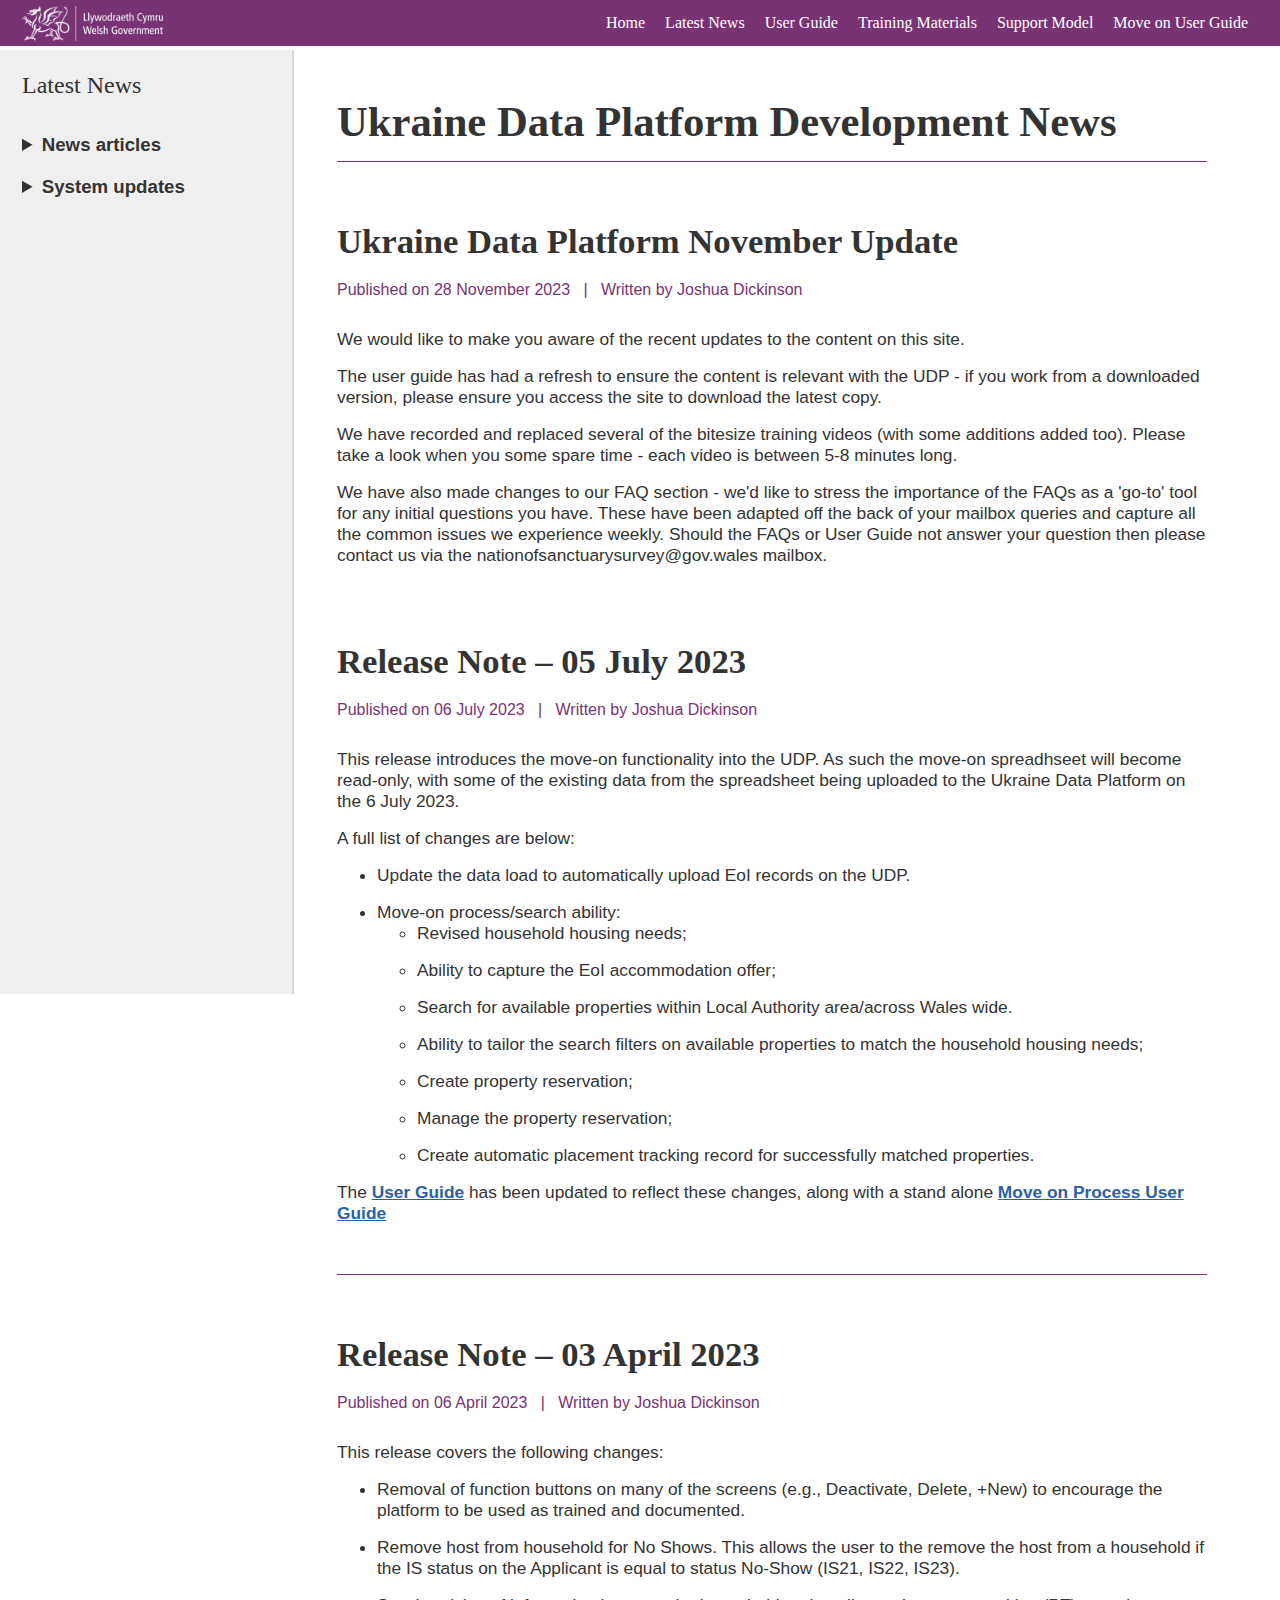
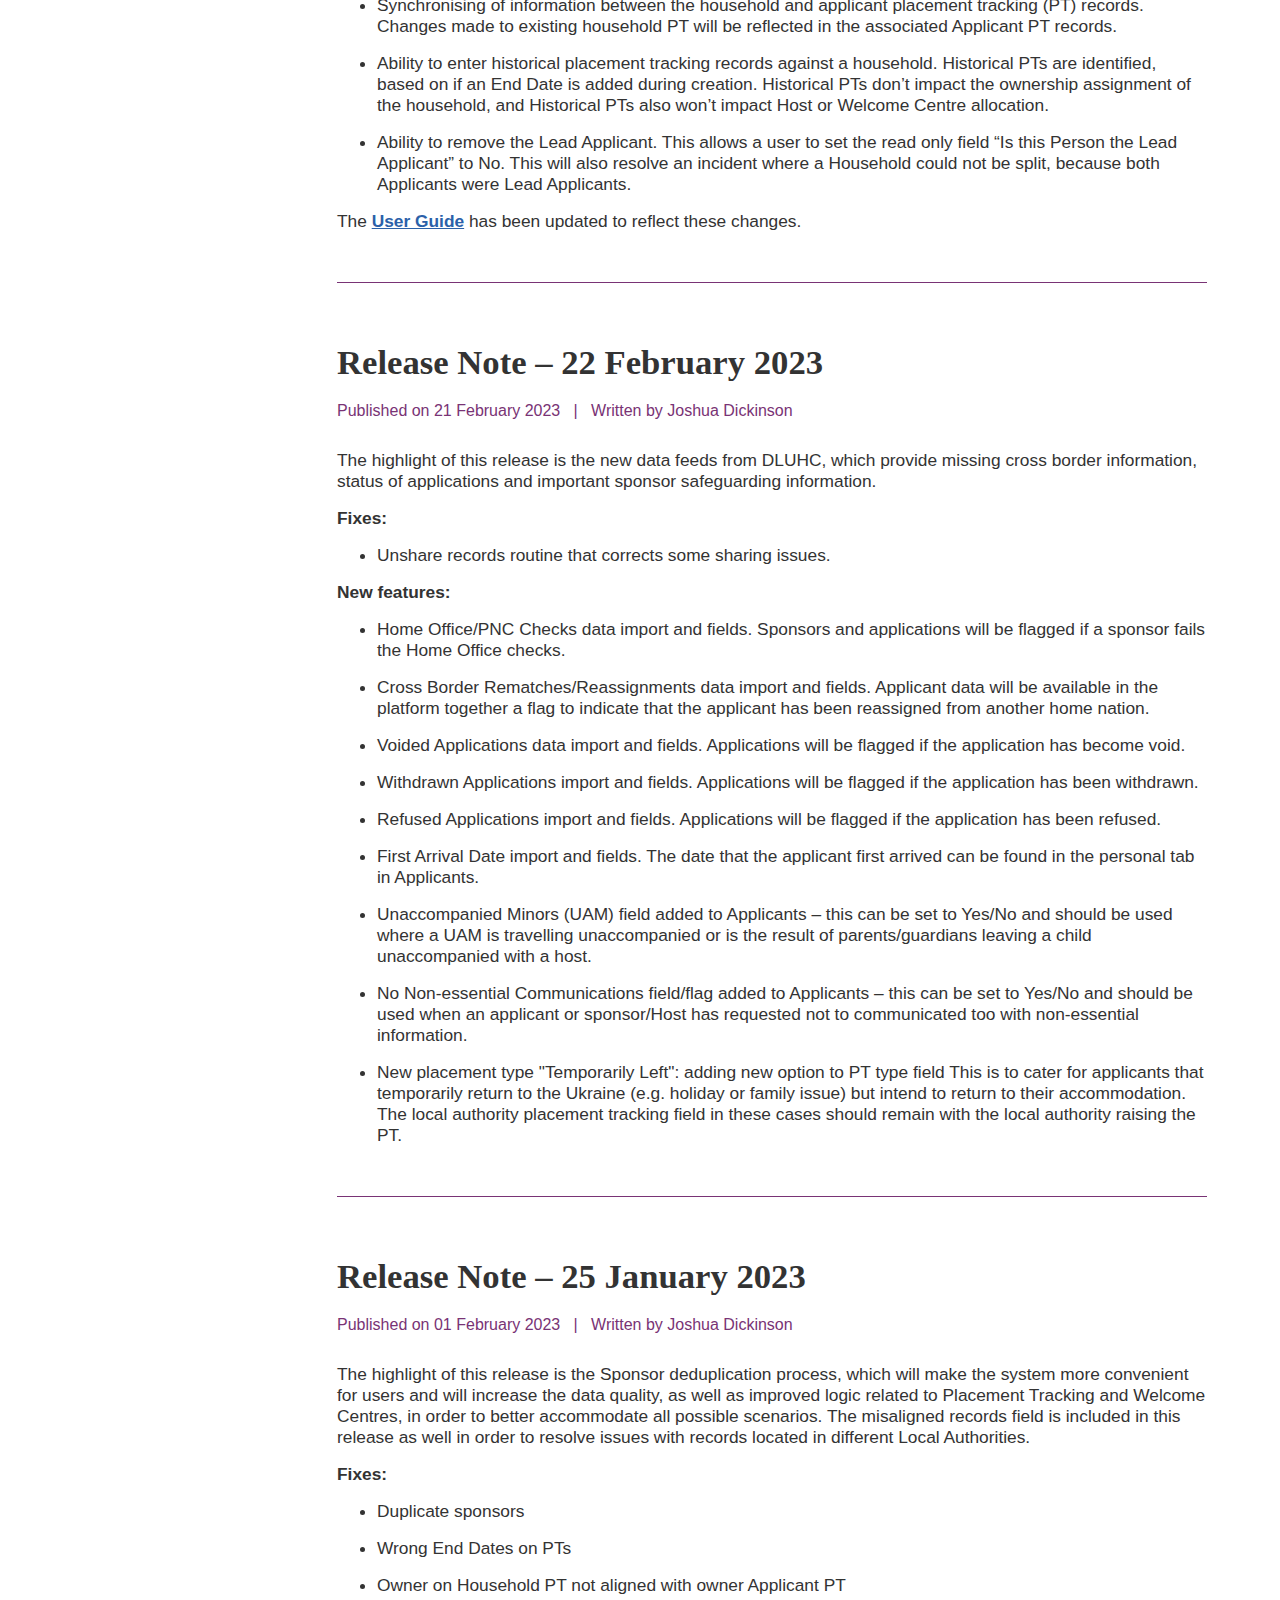
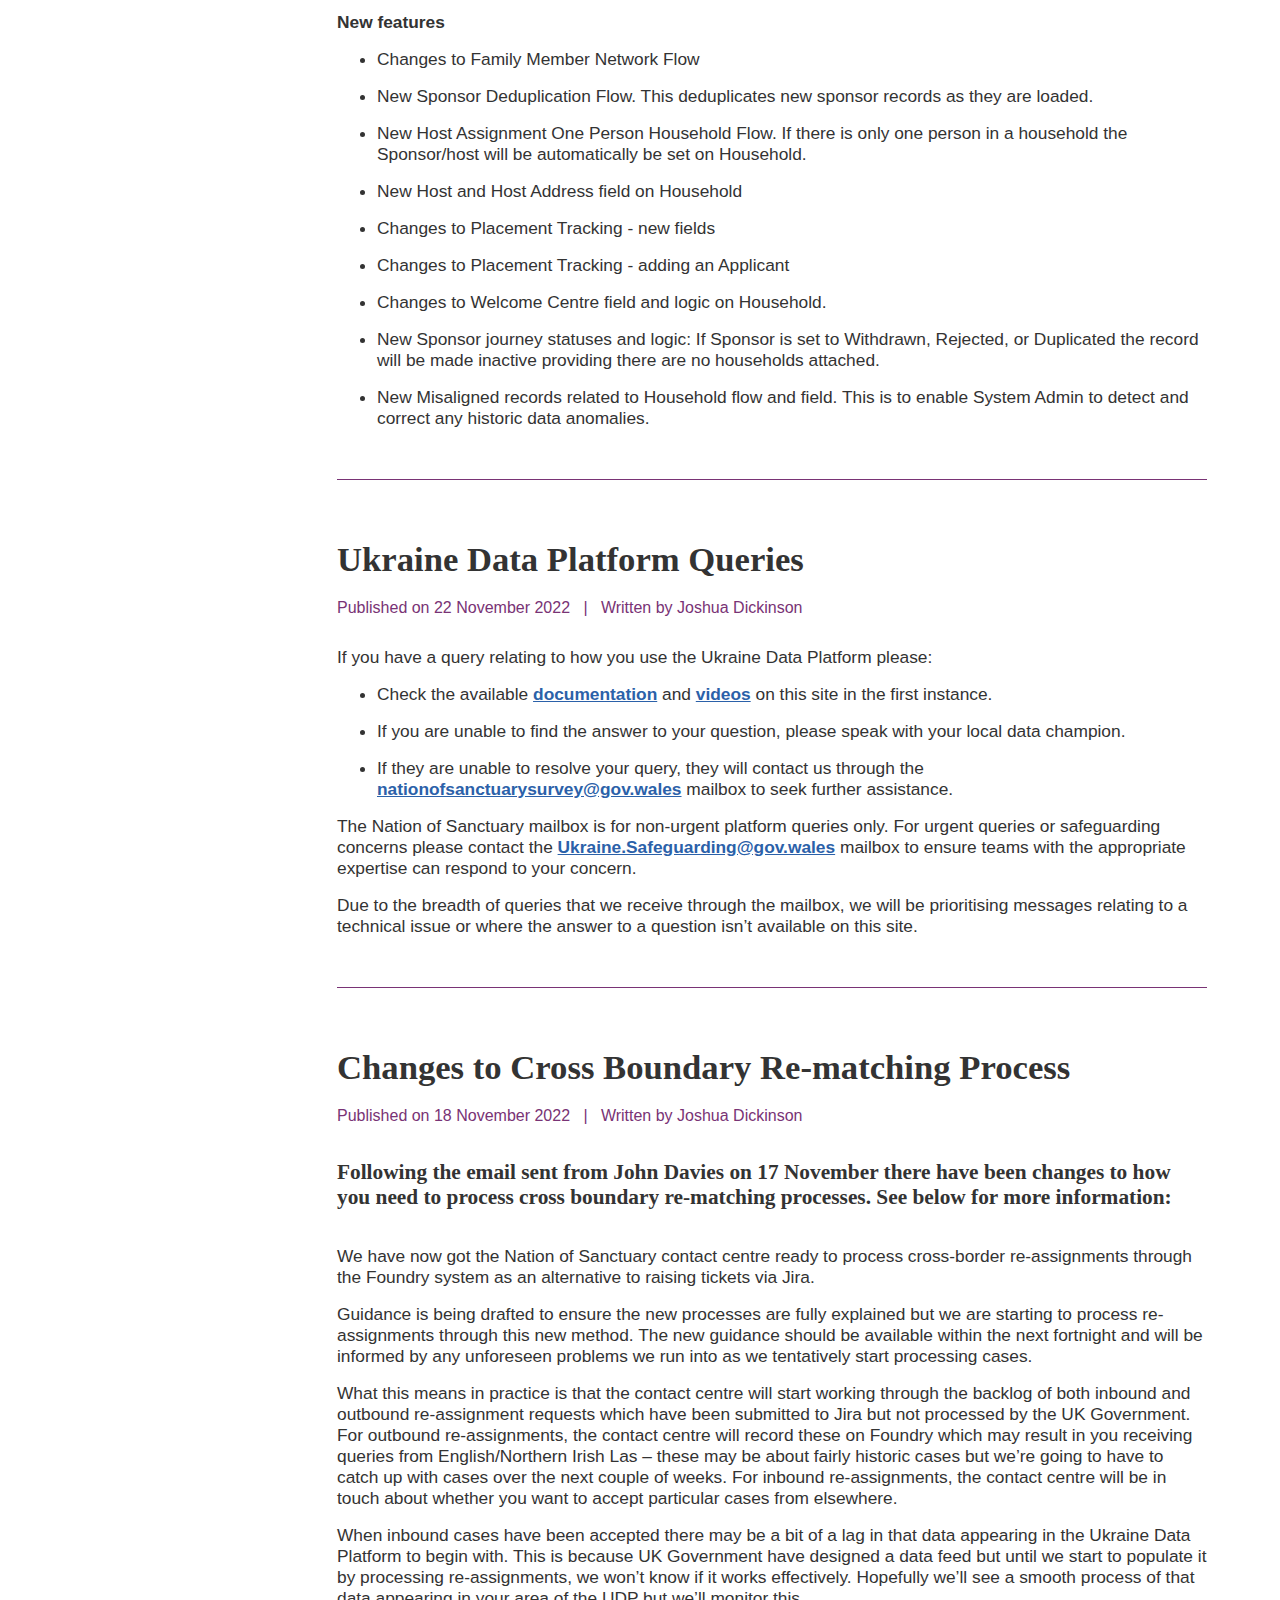
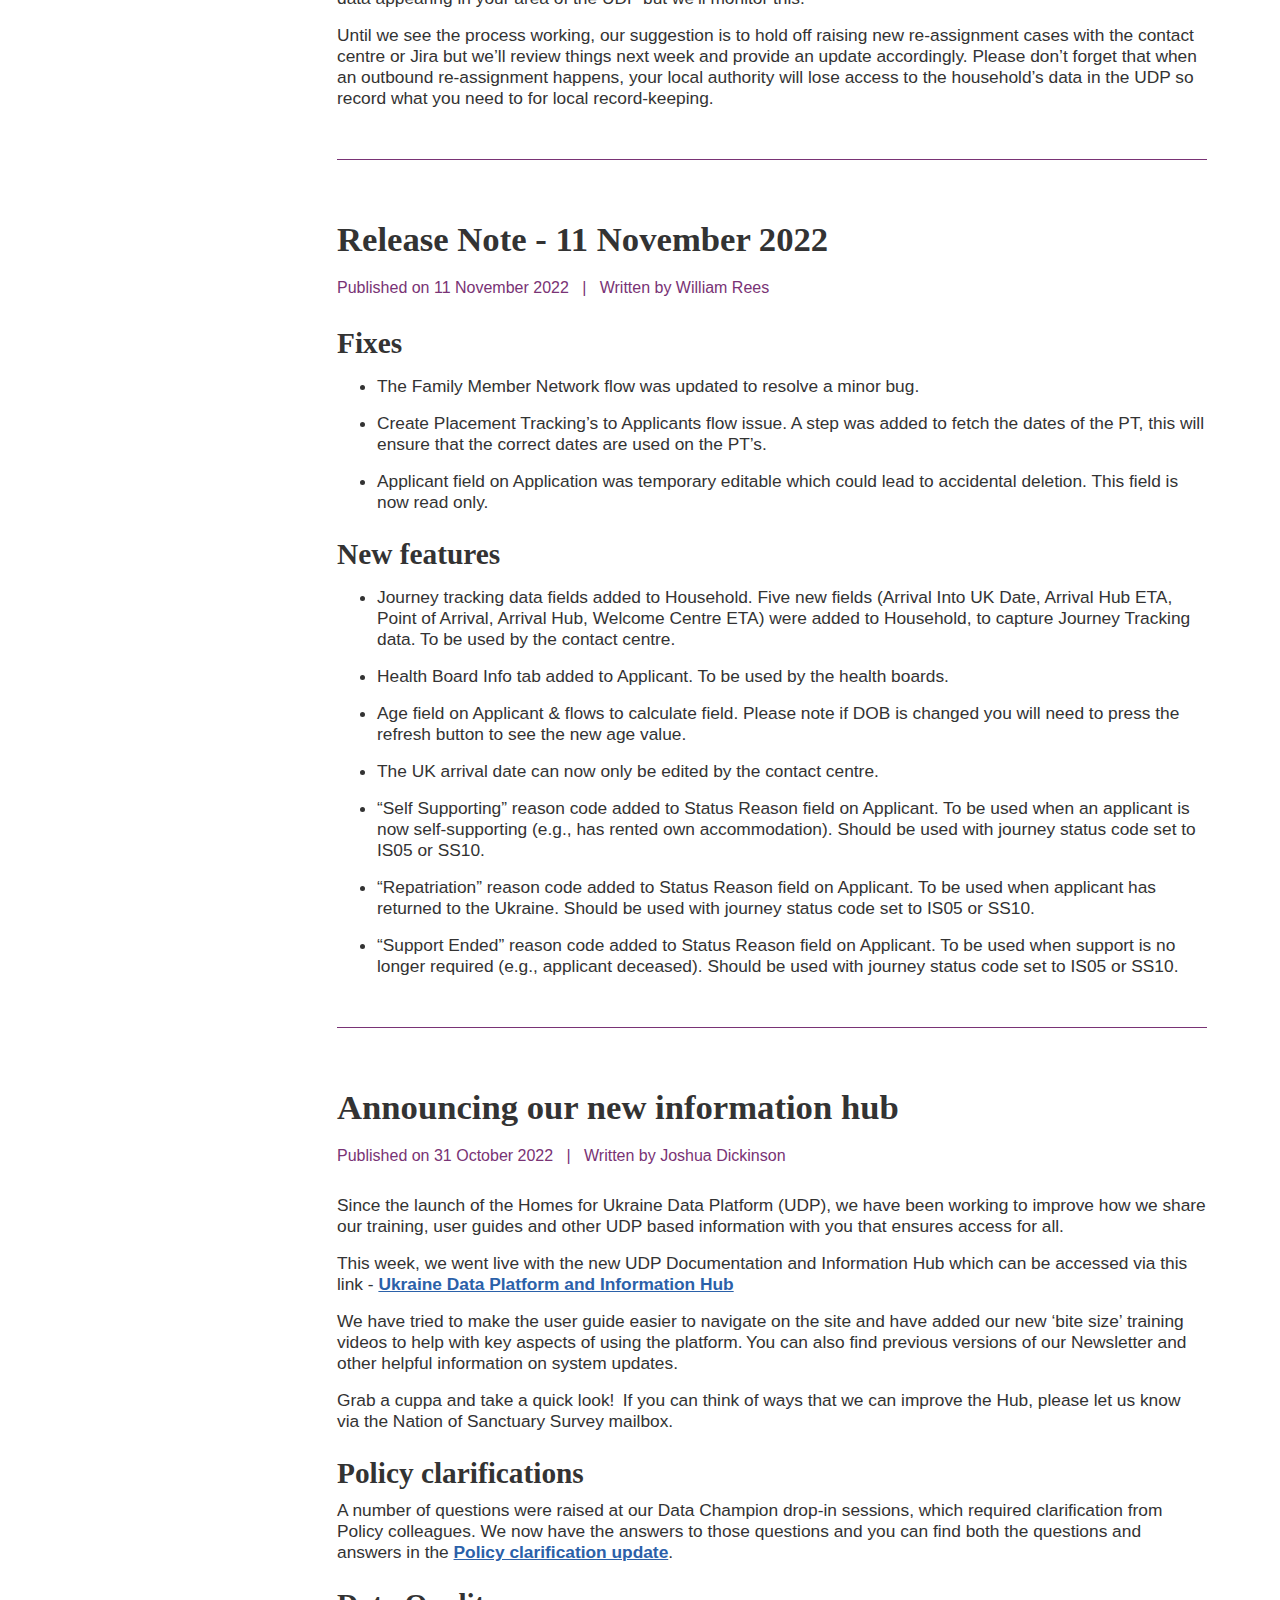
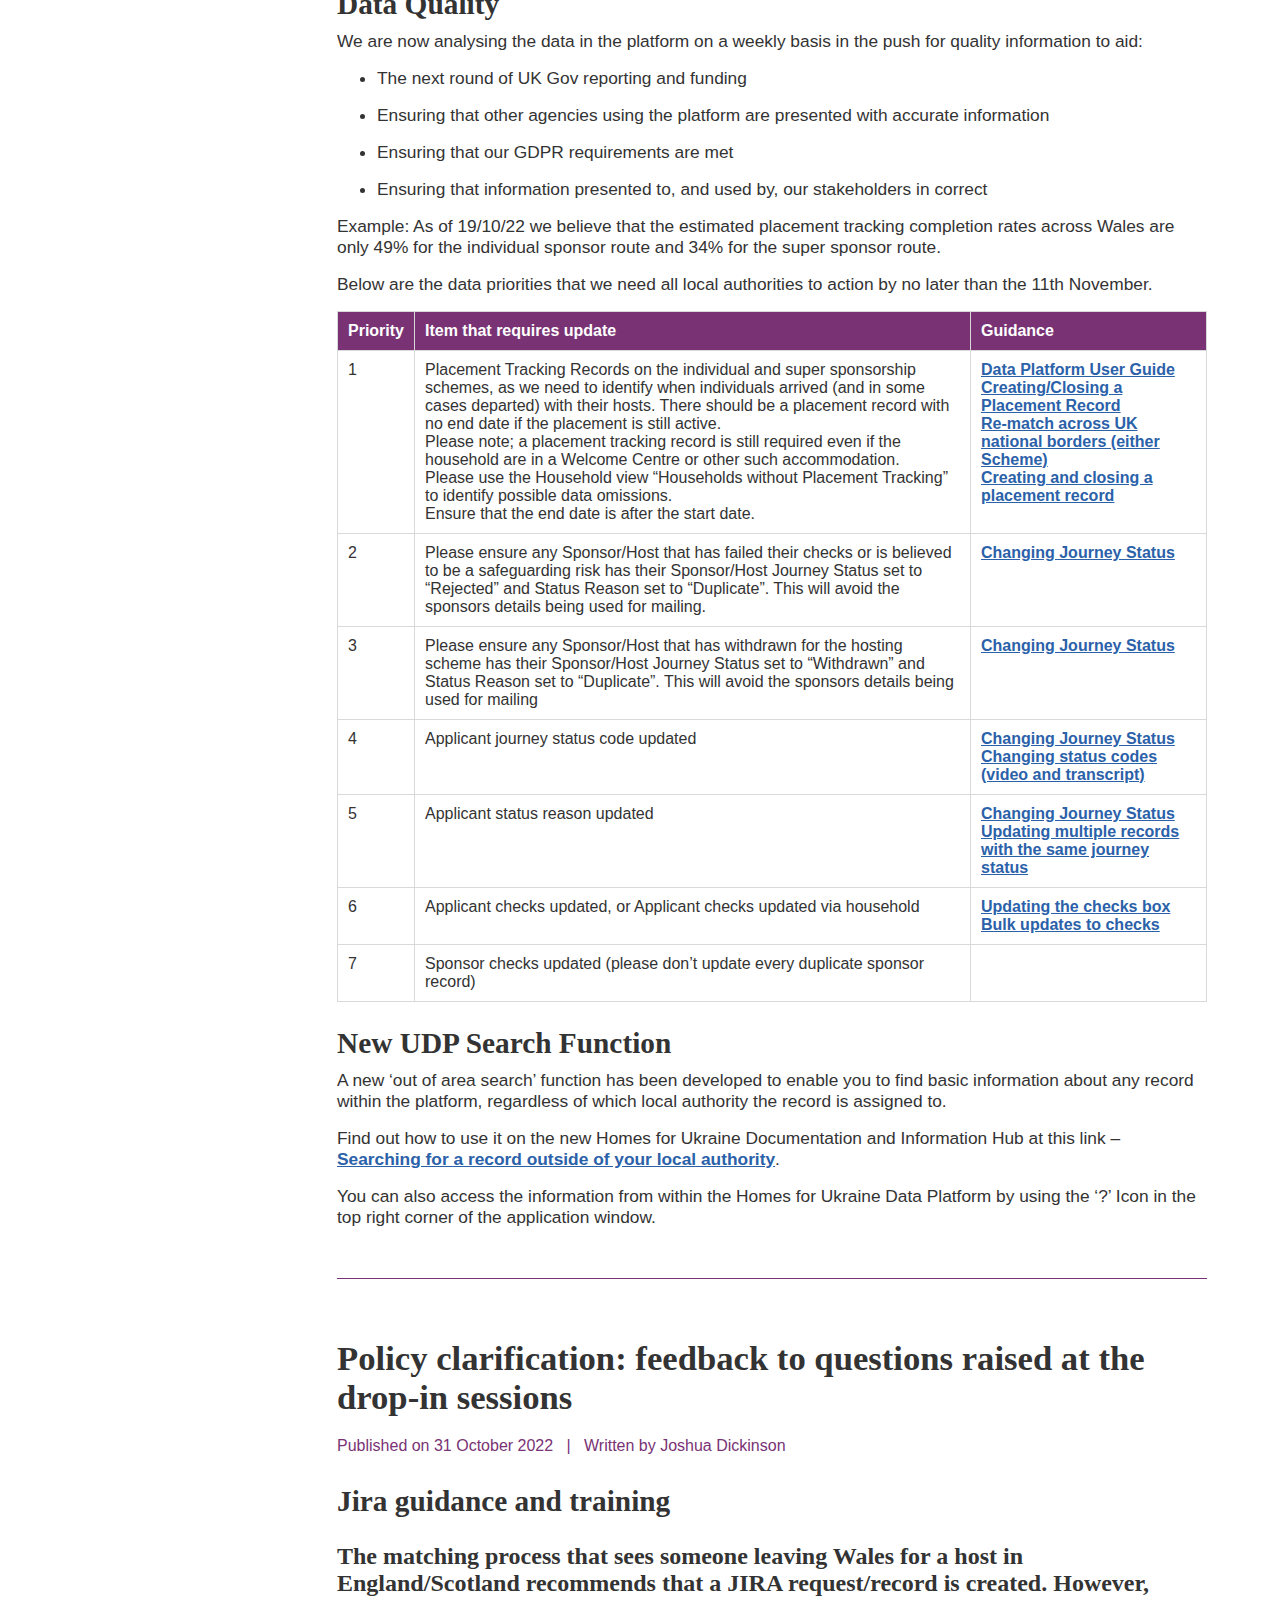
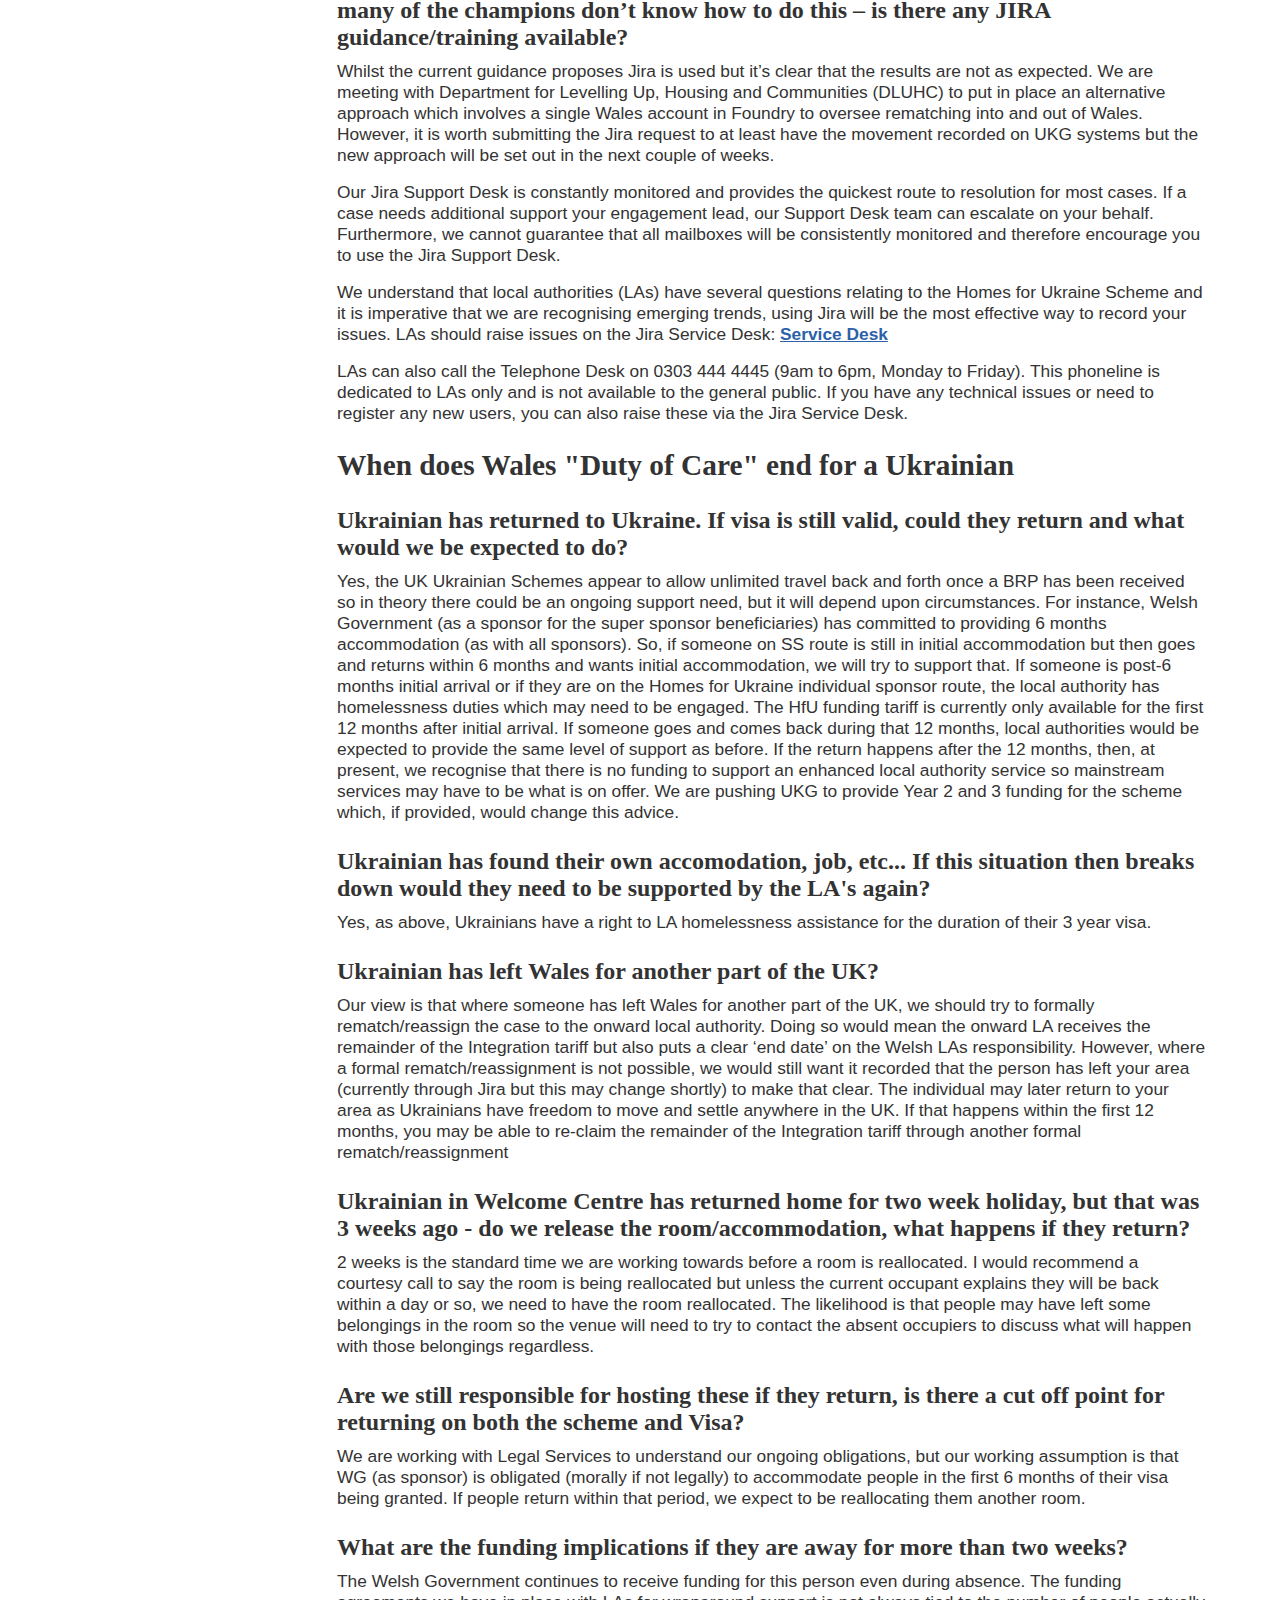
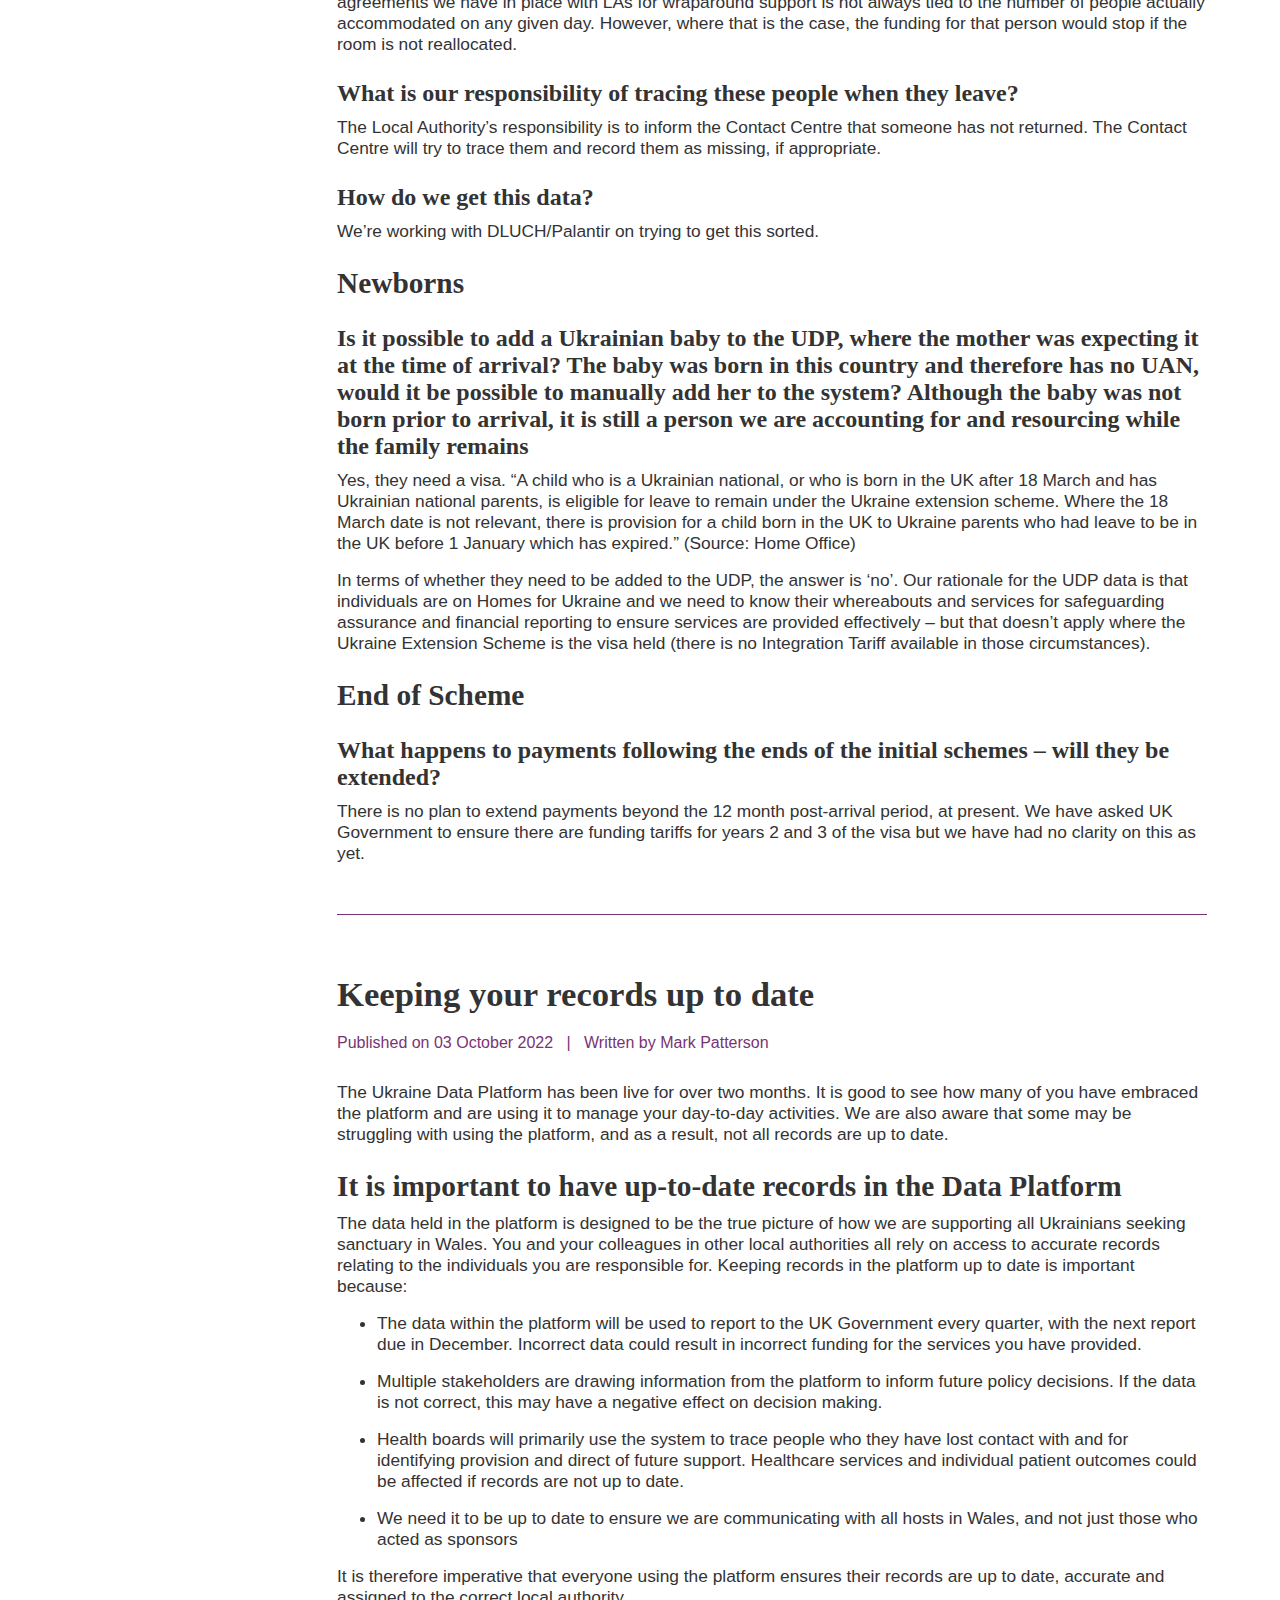
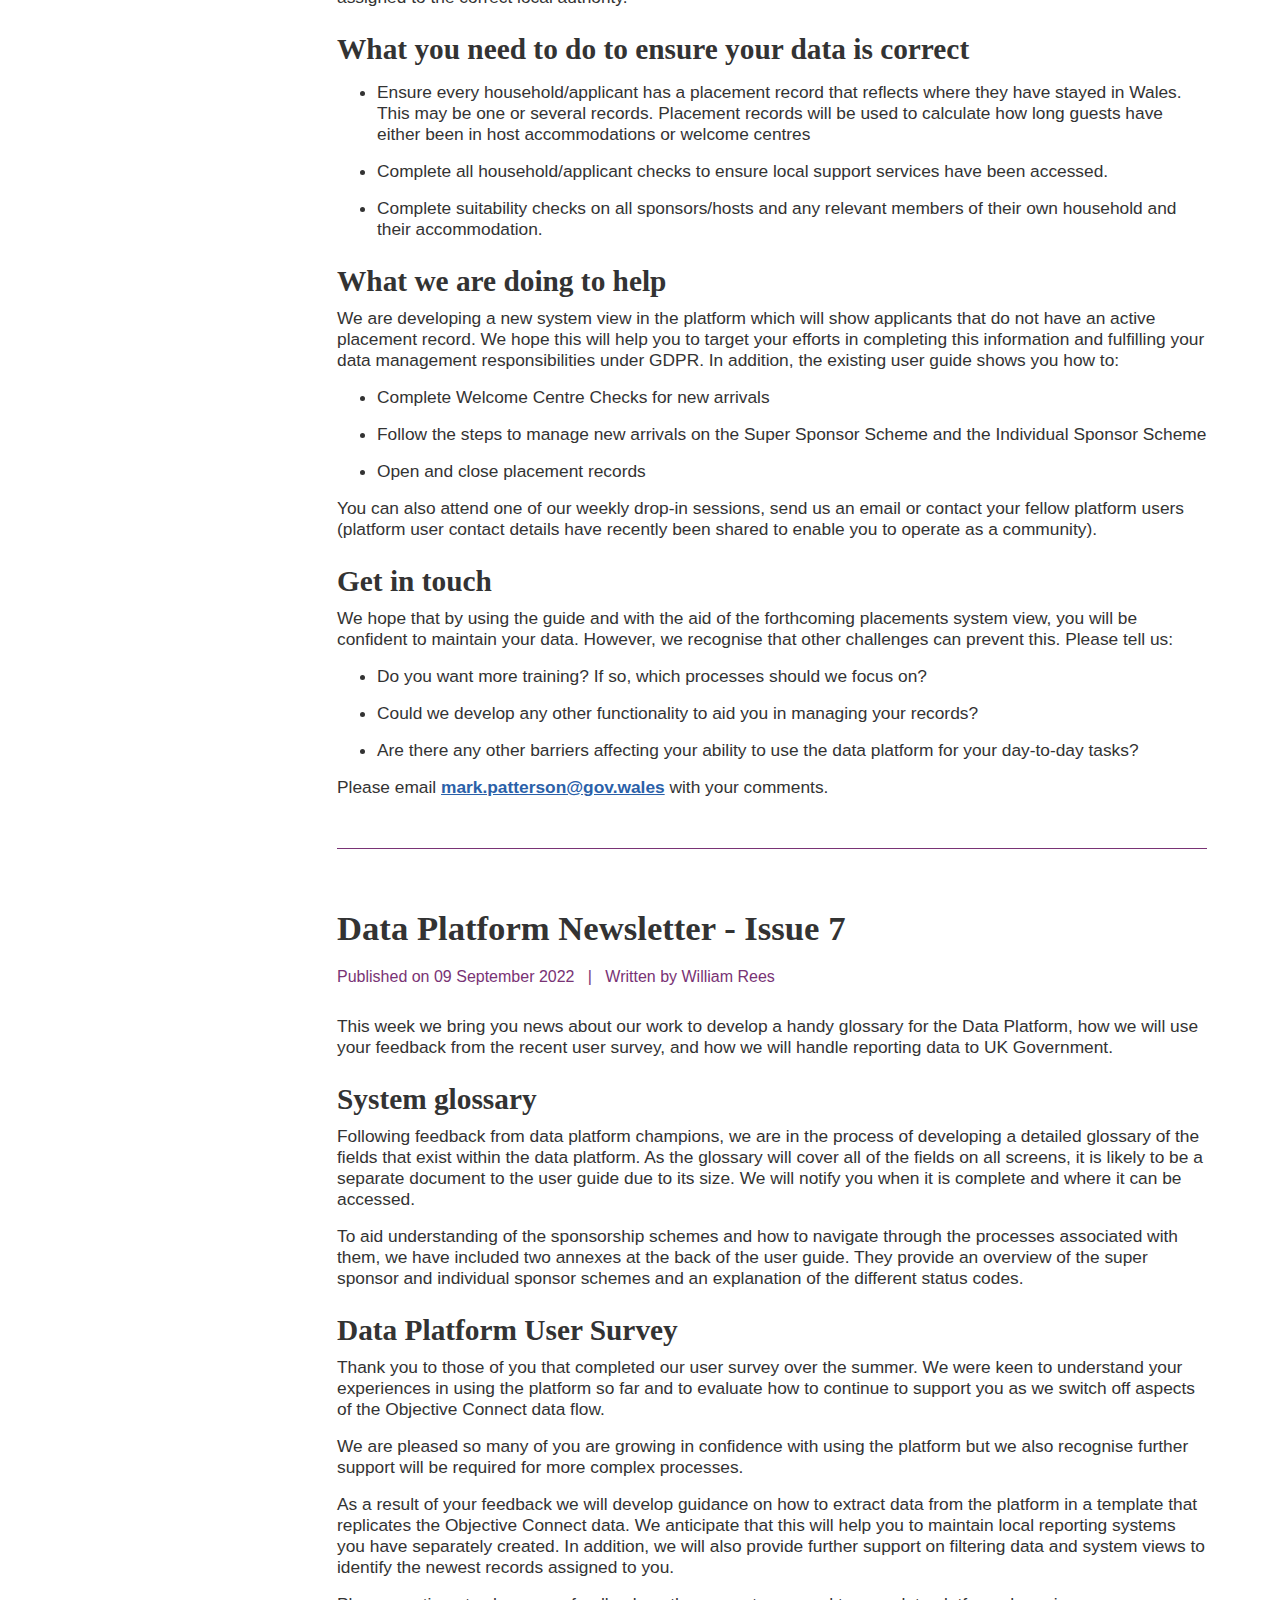
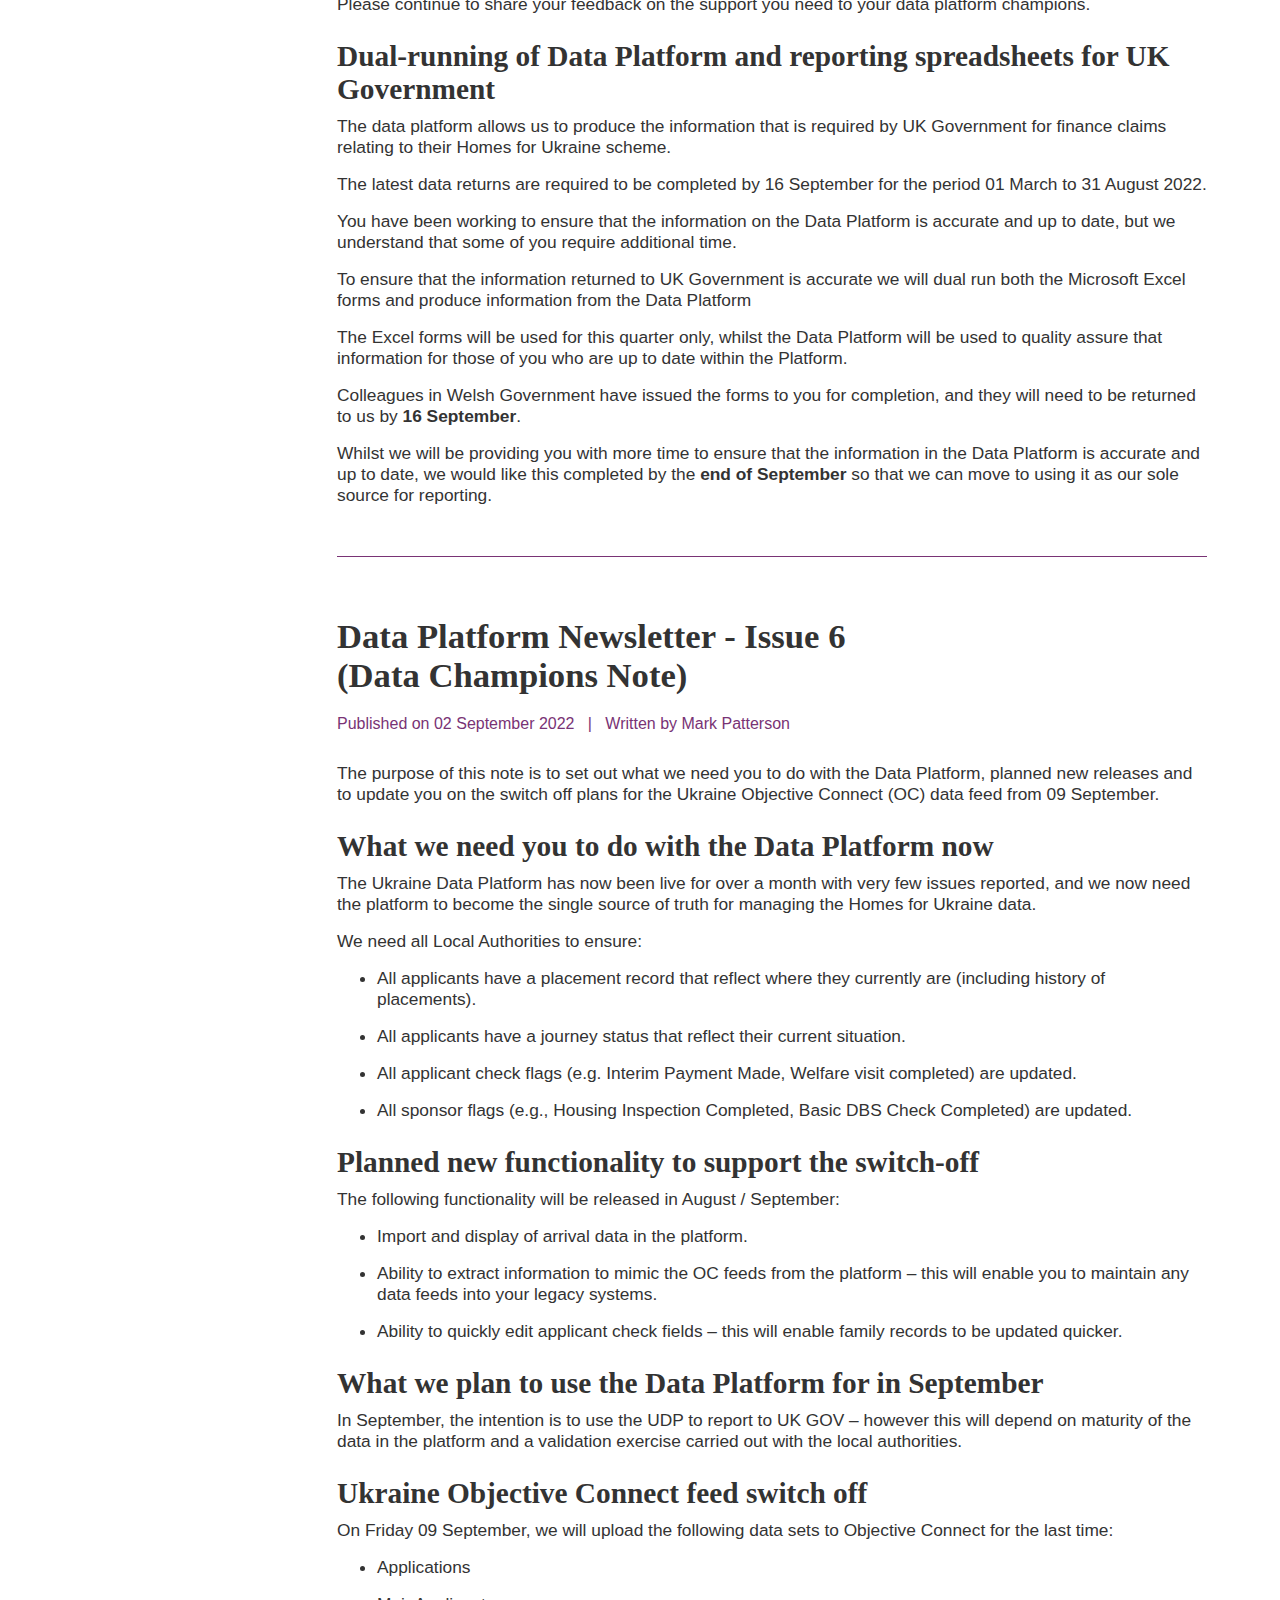
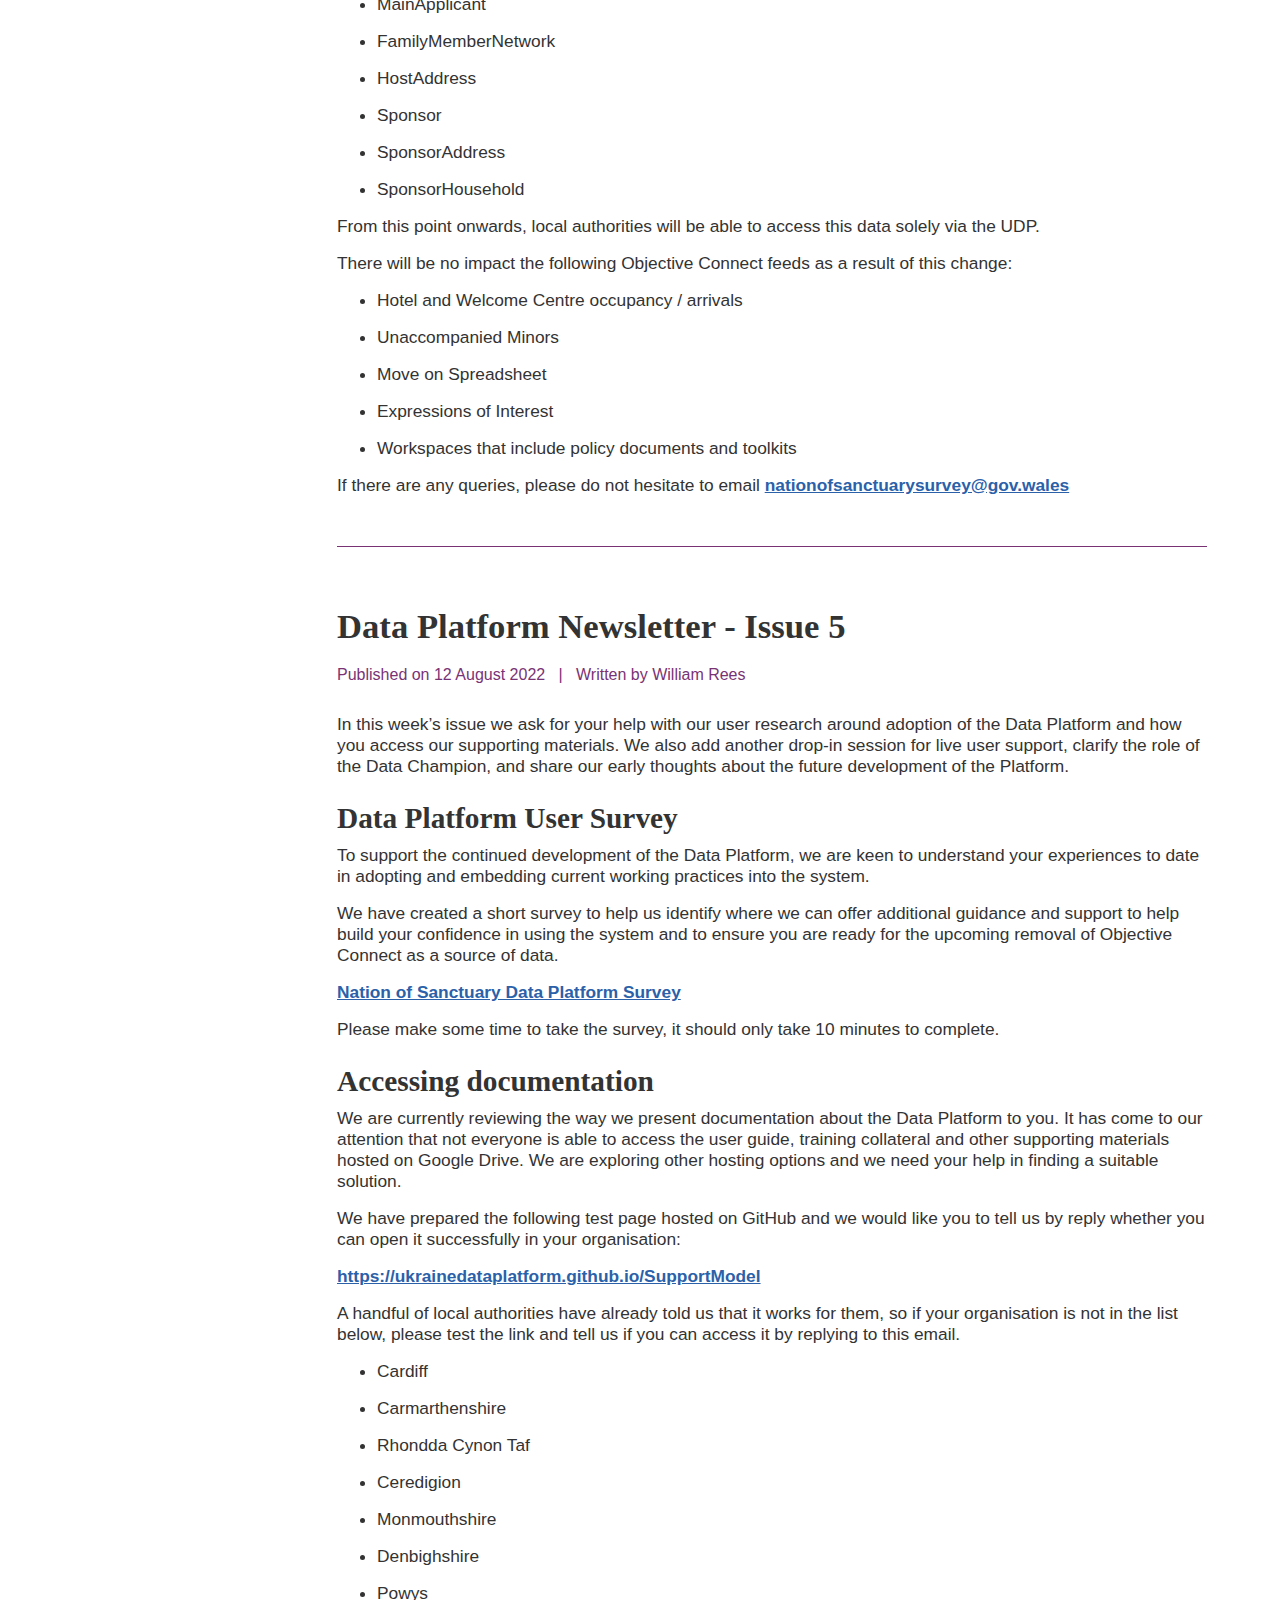
==== commit 2fd1ce0b: "november update" ====
--- a/latest-news.html
+++ b/latest-news.html
@@ -35,6 +35,7 @@
         <details>
             <summary class="chapter">News articles</summary>
             <ul>
+                <li><a href="#ih-updatenov23">Ukraine Data Platform November Update</a></li>
                 <li><a href="#udp-queries">Ukraine Data Platform Queries</a></li>
                 <li><a href="#changes-cross-boundary">Changes to Cross Boundary Re-matching Process</a></li>
                 <li><a href="#newsletter-9">Announcing our new information hub</a></li>
@@ -74,6 +75,19 @@
             All article tags need a unique id and a class="y-target"
             All news articles need a <p> underneath the <h2> as follows:
             <p class="published-author">Published on [PUBLICATION DATE] &nbsp | &nbsp Written by [AUTHOR'S NAME]</p> -->
+            <article id="rih-updatenov23" class ="y-target">
+                <h2>Ukraine Data Platform November Update</h2>
+                <p class="published-author">Published on 28 November 2023 &nbsp | &nbsp Written by Joshua Dickinson</p>
+                <p>We would like to make you aware of the recent updates to the content on this site.</p>
+
+                <p>The user guide has had a refresh to ensure the content is relevant with the UDP - if you work from a downloaded version, please ensure you access the site to download the latest copy.</p>
+
+                <p>We have recorded and replaced several of the bitesize training videos (with some additions added too). Please take a look when you some spare time - each video is between 5-8 minutes long.</p>
+
+                <p>We have also made changes to our FAQ section - we'd like to stress the importance of the FAQs as a 'go-to' tool for any initial questions you have. These have been adapted off the back of your mailbox queries and capture all the common issues we experience weekly. Should the FAQs or User Guide not answer your question then please contact us via the nationofsanctuarysurvey@gov.wales mailbox.</p>
+   
+            </article>
+            
             <article id="release-note-6" class ="y-target">
                 <h2>Release Note – 05 July 2023</h2>
                 <p class="published-author">Published on 06 July 2023 &nbsp | &nbsp Written by Joshua Dickinson</p>
